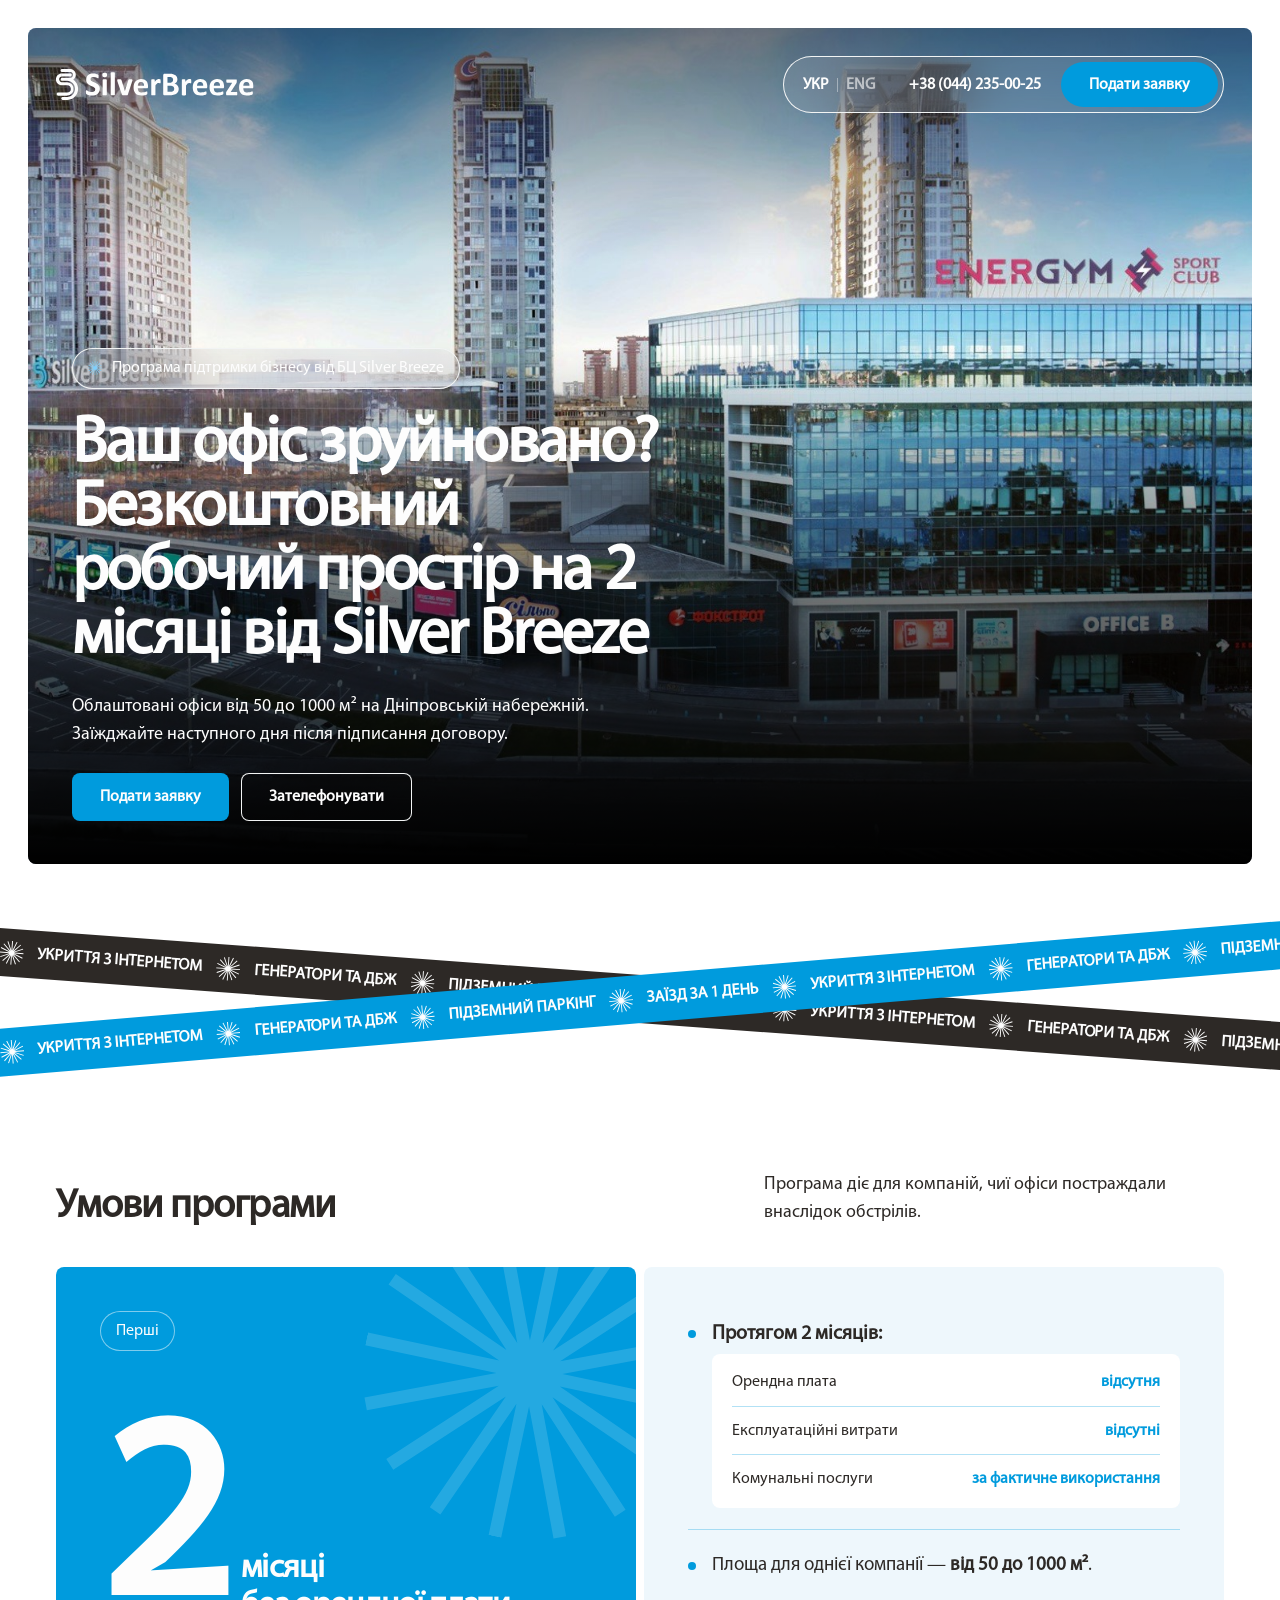
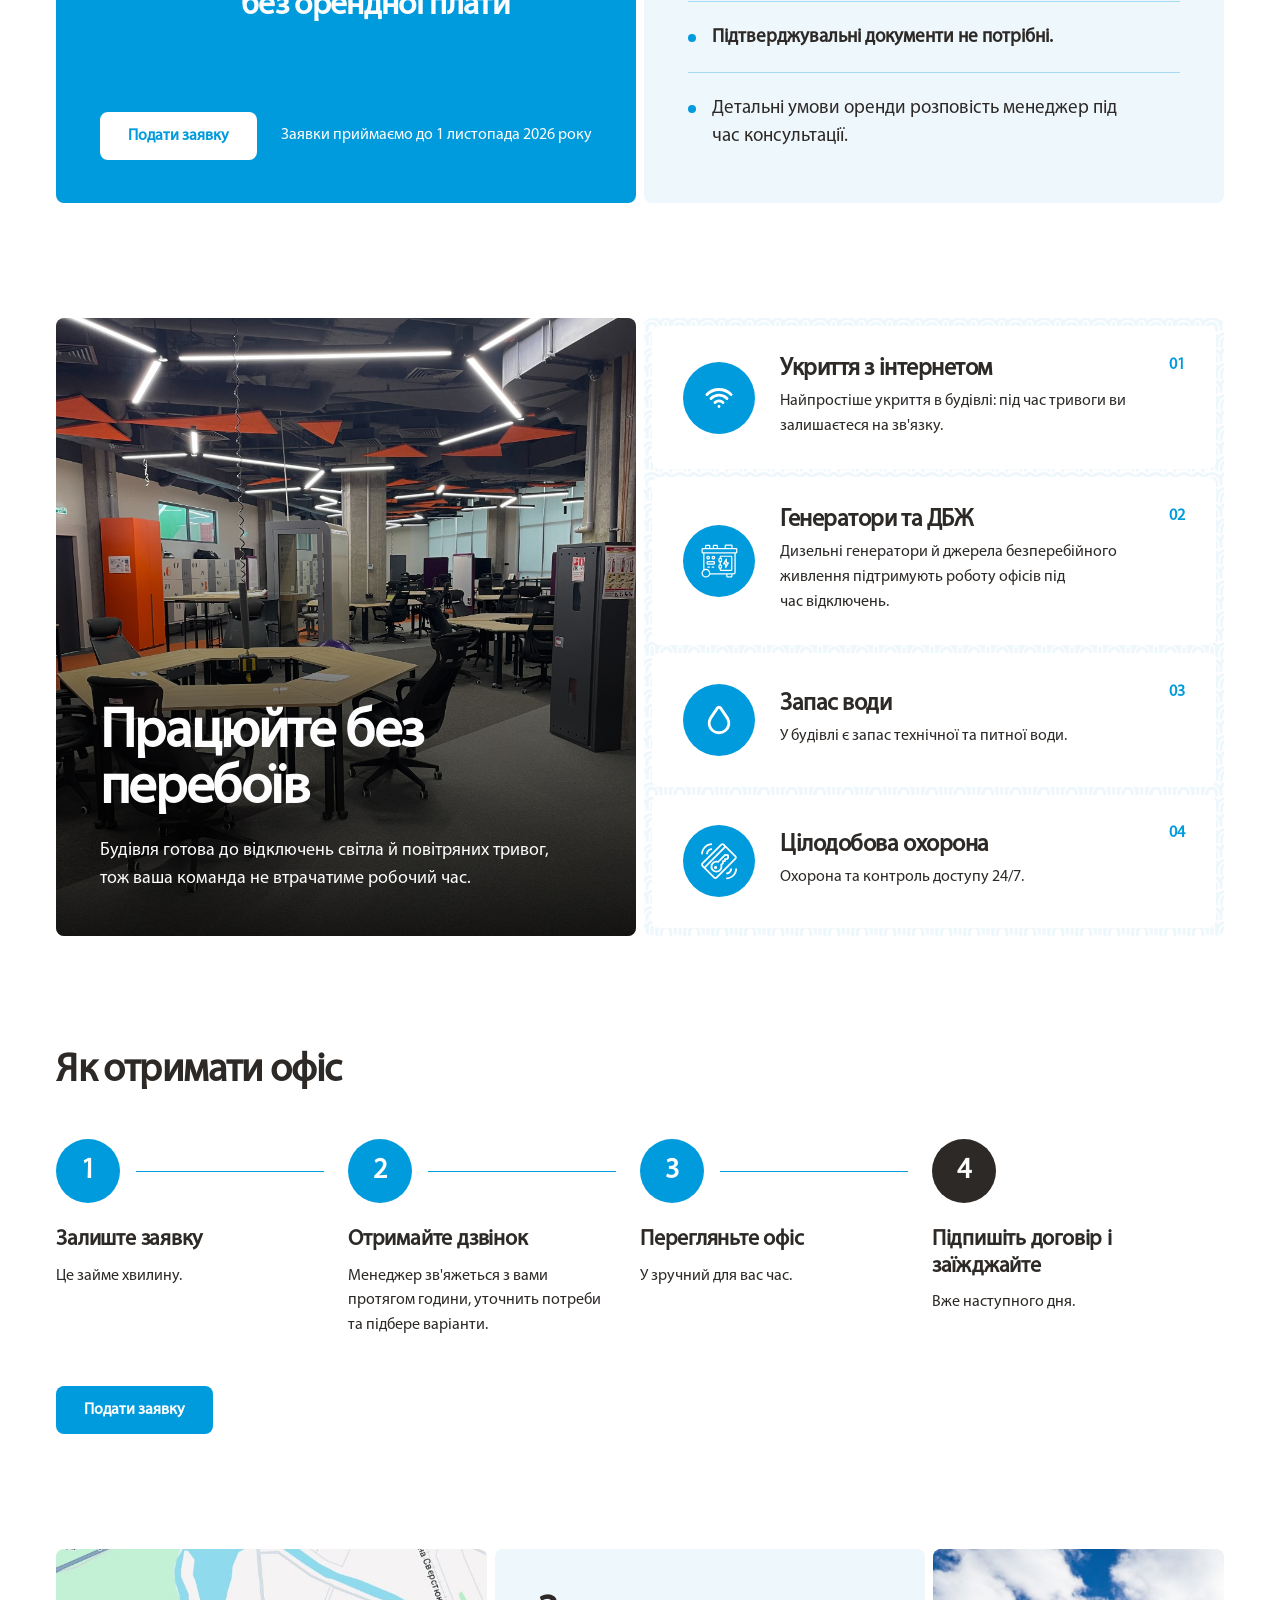
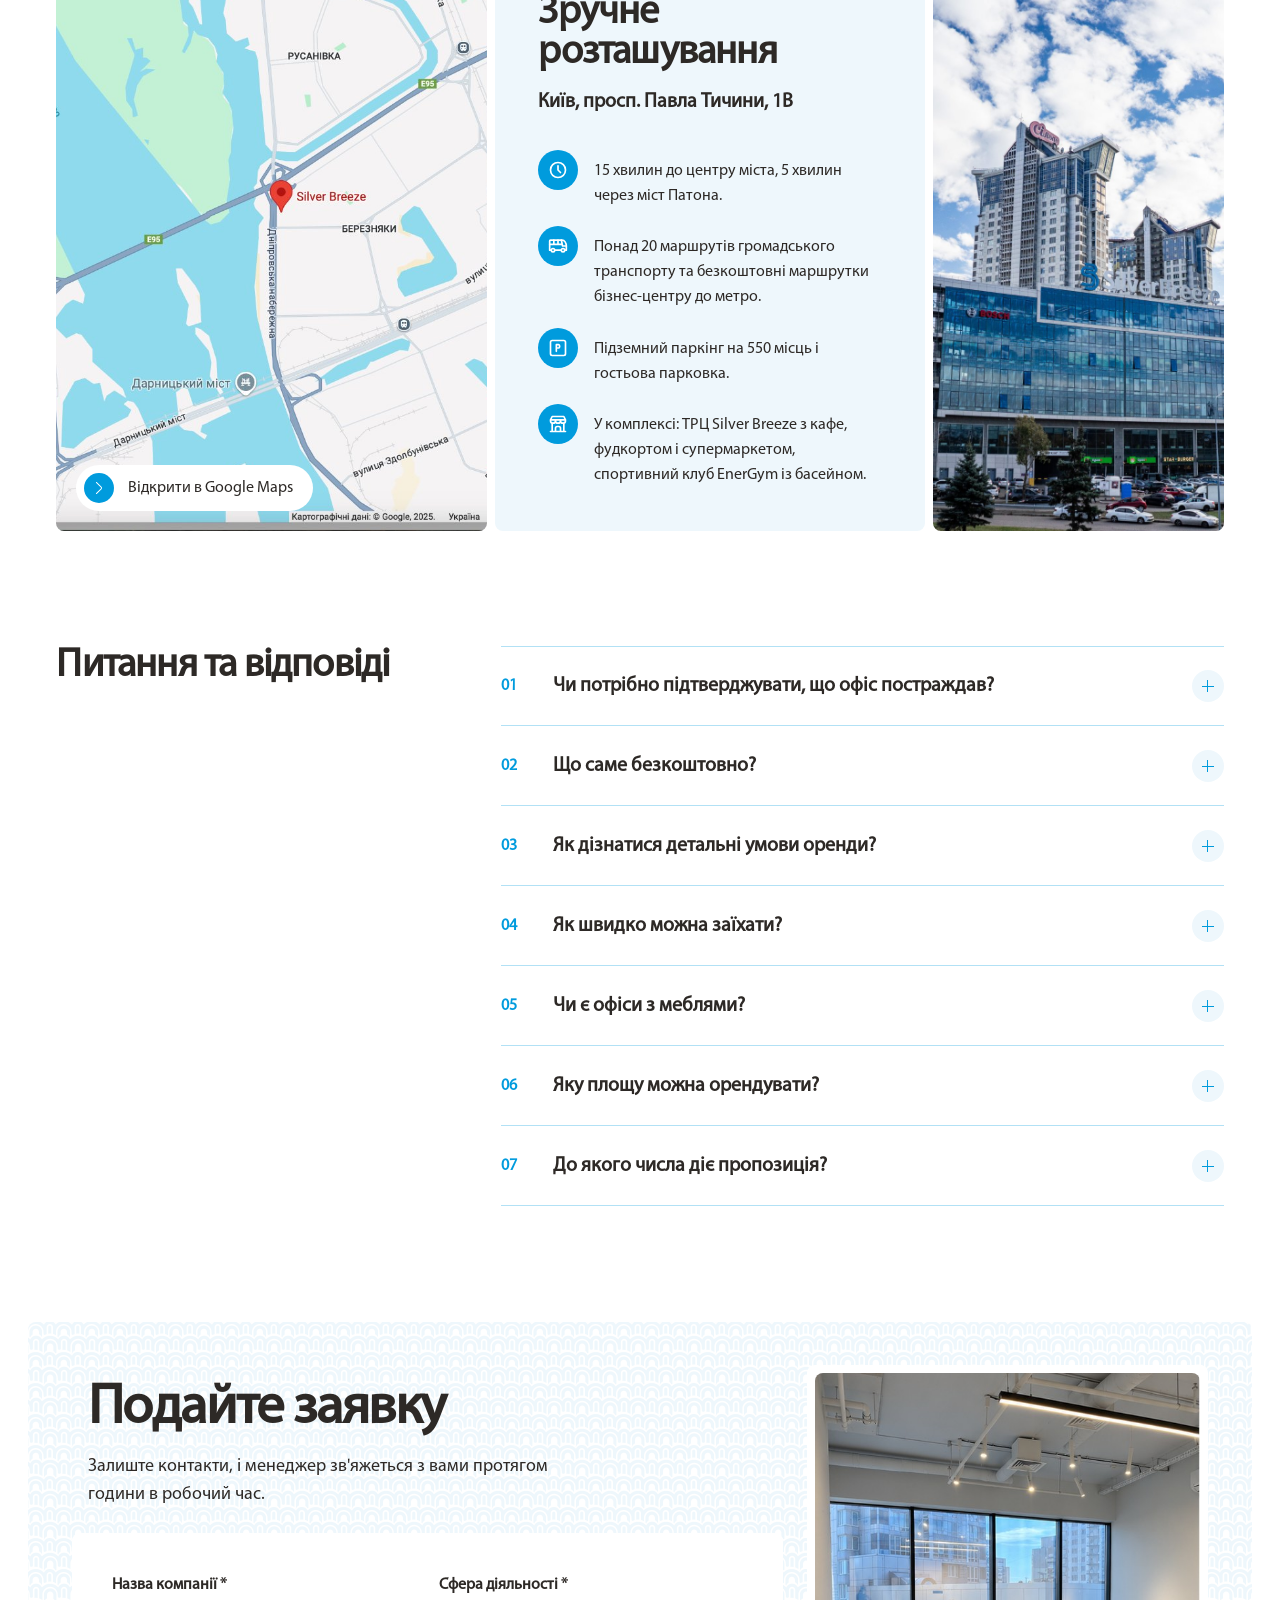
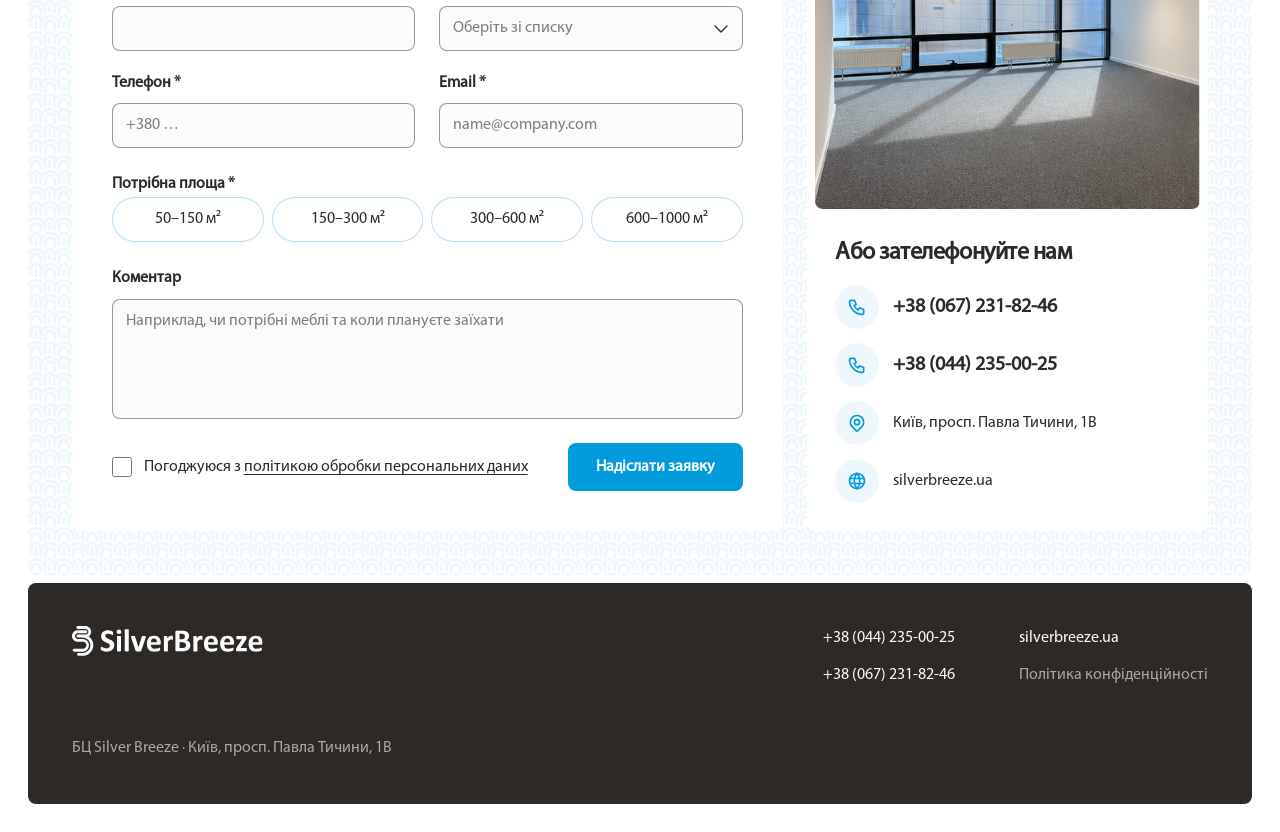
==== index.html @ bb021441 "first commit" ====
<!doctype html>
<html lang="uk">
  <head>
    <meta charset="utf-8" />
    <meta name="viewport" content="width=device-width, initial-scale=1" />
    <title>Silver Breeze — оренда офісів</title>
    <meta name="description" content="Оренда офісів у Silver Breeze, Київ." />
    <link rel="canonical" href="https://SITE_URL/" />
    <link rel="alternate" hreflang="uk" href="https://SITE_URL/" />
    <link rel="alternate" hreflang="en" href="https://SITE_URL/en/" />
    <link rel="alternate" hreflang="x-default" href="https://SITE_URL/" />
    <link rel="icon" href="favicon.ico" sizes="32x32" />
    <link rel="icon" href="assets/favicon/icon.svg" type="image/svg+xml" />
    <link rel="apple-touch-icon" href="assets/favicon/apple-touch-icon.png" />

    <link rel="stylesheet" href="styles/tokens/fonts.css" />
    <link rel="stylesheet" href="styles/tokens/colors.css" />
    <link rel="stylesheet" href="styles/tokens/typography.css" />
    <link rel="stylesheet" href="styles/tokens/spacing.css" />
    <link rel="stylesheet" href="styles/tokens/brand-assets.css" />
    <link rel="stylesheet" href="styles/base.css" />
    <link rel="stylesheet" href="styles/layout.css" />
    <link rel="stylesheet" href="styles/ticker.css" />
    <link rel="stylesheet" href="styles/conditions.css" />
    <link rel="stylesheet" href="styles/uptime.css" />
    <link rel="stylesheet" href="styles/steps.css" />
    <link rel="stylesheet" href="styles/location.css" />
    <link rel="stylesheet" href="styles/faq.css">
    <link rel="stylesheet" href="styles/form.css">
    <link rel="stylesheet" href="styles/footer.css">
    <link rel="stylesheet" href="styles/animations.css" />
  </head>
  <body>
    <div class="page">
      <!-- 01–02 Header + hero -->
      <section class="hero" id="top">
        <header class="hero__header">
          <span
            class="sb-logo sb-logo--white"
            role="img"
            aria-label="SilverBreeze"
          ></span>
          <div class="nav-bar">
            <nav class="lang" aria-label="Мова">
              <a href="./" hreflang="uk" aria-current="true">Укр</a>
              <span class="lang__sep" aria-hidden="true"></span>
              <a href="en/" hreflang="en">Eng</a>
            </nav>
            <a class="nav-bar__phone" href="tel:+380442350025"
              >+38 (044) 235-00-25</a
            >
            <a class="btn nav-bar__cta" href="#apply">Подати заявку</a>
          </div>
        </header>
        <div class="hero__body" data-reveal>
          <span class="chip"
            ><span class="chip__icon" aria-hidden="true"></span>Програма
            підтримки бізнесу від БЦ Silver Breeze</span
          >
          <h1>
            Ваш офіс зруйновано? Безкоштовний робочий простір на 2 місяці від
            Silver Breeze
          </h1>
          <p class="hero__lead">
            Облаштовані офіси від 50 до 1000 м² на Дніпровській набережній.
            Заїжджайте наступного дня після підписання договору.
          </p>
          <div class="hero__actions">
            <a class="btn" href="#apply">Подати заявку</a>
            <a class="btn btn--outline" href="tel:+380442350025"
              >Зателефонувати</a
            >
          </div>
        </div>
      </section>

      <!-- Ticker -->
      <div
        class="ticker"
        role="img"
        aria-label="Заїзд за 1 день · Укриття з інтернетом · Генератори та ДБЖ · Підземний паркінг"
      >
        <div class="ticker__band ticker__band--ink" aria-hidden="true">
          <div class="ticker__track">
            <ul class="ticker__group">
              <li>Заїзд за 1 день</li>
              <li>Укриття з інтернетом</li>
              <li>Генератори та ДБЖ</li>
              <li>Підземний паркінг</li>
            </ul>
          </div>
        </div>
        <div
          class="ticker__band ticker__band--blue ticker__band--reverse"
          aria-hidden="true"
        >
          <div class="ticker__track">
            <ul class="ticker__group">
              <li>Заїзд за 1 день</li>
              <li>Укриття з інтернетом</li>
              <li>Генератори та ДБЖ</li>
              <li>Підземний паркінг</li>
            </ul>
          </div>
        </div>
      </div>

      <!-- 03 Умови програми -->
      <section id="conditions" class="section" data-reveal>
        <div class="section__head">
          <h2 class="section__title">Умови програми</h2>
          <p class="section__lead">
            Програма діє для компаній, чиї офіси постраждали внаслідок
            обстрілів.
          </p>
        </div>
        <div class="conditions__grid">
          <div class="offer">
            <span class="offer__decor" aria-hidden="true"></span>
            <span class="tag">Перші</span>
            <div class="offer__value">
              <span class="offer__num">2</span>
              <span class="offer__unit">місяці<br />без орендної плати</span>
            </div>
            <div class="offer__cta">
              <a class="btn btn--light" href="#apply">Подати заявку</a>
              <span>Заявки приймаємо до 1 листопада 2026 року</span>
            </div>
          </div>
          <ul class="terms">
            <li>
              <div class="terms__body">
                <span class="terms__title">Протягом 2 місяців:</span>
                <dl class="terms__dl">
                  <div>
                    <dt>Орендна плата</dt>
                    <dd>відсутня</dd>
                  </div>
                  <div>
                    <dt>Експлуатаційні витрати</dt>
                    <dd>відсутні</dd>
                  </div>
                  <div>
                    <dt>Комунальні послуги</dt>
                    <dd>за фактичне використання</dd>
                  </div>
                </dl>
              </div>
            </li>
            <li>
              <span
                >Площа для однієї компанії —
                <strong>від 50 до 1000 м²</strong>.</span
              >
            </li>
            <li>
              <span
                ><strong>Підтверджувальні документи не потрібні.</strong></span
              >
            </li>
            <li>
              <span
                >Детальні умови оренди розповість менеджер під час
                консультації.</span
              >
            </li>
          </ul>
        </div>
      </section>

      <!-- 05 Робота без перебоїв -->
      <section id="uptime" class="section" data-reveal>
        <div class="uptime__photo">
          <div class="uptime__text">
            <h2>Працюйте без перебоїв</h2>
            <p>
              Будівля готова до відключень світла й повітряних тривог, тож ваша
              команда не втрачатиме робочий час.
            </p>
          </div>
        </div>
        <ol class="uptime__list sb-pattern">
          <li class="feature">
            <span class="icon-disc" aria-hidden="true"
              ><span class="icon-disc__glyph icon-disc__glyph--wifi"></span
            ></span>
            <div class="feature__body">
              <h3>Укриття з інтернетом</h3>
              <p>
                Найпростіше укриття в будівлі: під час тривоги ви залишаєтеся на
                зв'язку.
              </p>
            </div>
            <span class="feature__num">01</span>
          </li>
          <li class="feature">
            <span class="icon-disc" aria-hidden="true"
              ><span class="sb-ficon sb-ficon--generator"></span
            ></span>
            <div class="feature__body">
              <h3>Генератори та ДБЖ</h3>
              <p>
                Дизельні генератори й джерела безперебійного живлення
                підтримують роботу офісів під час відключень.
              </p>
            </div>
            <span class="feature__num">02</span>
          </li>
          <li class="feature">
            <span class="icon-disc" aria-hidden="true"
              ><span class="icon-disc__glyph icon-disc__glyph--droplet"></span
            ></span>
            <div class="feature__body">
              <h3>Запас води</h3>
              <p>У будівлі є запас технічної та питної води.</p>
            </div>
            <span class="feature__num">03</span>
          </li>
          <li class="feature">
            <span class="icon-disc" aria-hidden="true"
              ><span class="sb-ficon sb-ficon--keycard"></span
            ></span>
            <div class="feature__body">
              <h3>Цілодобова охорона</h3>
              <p>Охорона та контроль доступу 24/7.</p>
            </div>
            <span class="feature__num">04</span>
          </li>
        </ol>
      </section>

      <!-- 06 Як отримати офіс -->
      <section id="steps" class="section" data-reveal>
        <h2 class="section__title">Як отримати офіс</h2>
        <ol class="steps__list">
          <li class="step">
            <div class="step__marker" aria-hidden="true"></div>
            <div class="step__body">
              <h3>Залиште заявку</h3>
              <p>Це займе хвилину.</p>
            </div>
          </li>
          <li class="step">
            <div class="step__marker" aria-hidden="true"></div>
            <div class="step__body">
              <h3>Отримайте дзвінок</h3>
              <p>
                Менеджер зв'яжеться з вами протягом години, уточнить потреби та
                підбере варіанти.
              </p>
            </div>
          </li>
          <li class="step">
            <div class="step__marker" aria-hidden="true"></div>
            <div class="step__body">
              <h3>Перегляньте офіс</h3>
              <p>У зручний для вас час.</p>
            </div>
          </li>
          <li class="step">
            <div class="step__marker" aria-hidden="true"></div>
            <div class="step__body">
              <h3>Підпишіть договір і заїжджайте</h3>
              <p>Вже наступного дня.</p>
            </div>
          </li>
        </ol>
        <div><a class="btn" href="#apply">Подати заявку</a></div>
      </section>

      <!-- 07 Розташування -->
      <section id="location" class="section" data-reveal>
        <a
          class="location__map"
          href="https://www.google.com/maps/search/?api=1&amp;query=Silver+Breeze+%D0%9A%D0%B8%D1%97%D0%B2+%D0%BF%D1%80%D0%BE%D1%81%D0%BF.+%D0%9F%D0%B0%D0%B2%D0%BB%D0%B0+%D0%A2%D0%B8%D1%87%D0%B8%D0%BD%D0%B8+1%D0%92"
          target="_blank"
          rel="noopener"
          aria-label="Відкрити в Google Maps"
        >
          <span class="location__map-link">
            <span class="circle-arrow" aria-hidden="true"
              ><span class="sb-uicon sb-uicon--arrow"></span
            ></span>
            Відкрити в Google Maps
          </span>
        </a>
        <div class="location__info">
          <div class="location__title">
            <h2 class="section__title">Зручне розташування</h2>
            <span class="location__address">Київ, просп. Павла Тичини, 1В</span>
          </div>
          <ul class="location__list">
            <li>
              <span class="icon-disc icon-disc--sm" aria-hidden="true"
                ><span class="icon-disc__glyph icon-disc__glyph--clock"></span
              ></span>
              <span
                >15 хвилин до центру міста, 5 хвилин через міст Патона.</span
              >
            </li>
            <li>
              <span class="icon-disc icon-disc--sm" aria-hidden="true"
                ><span class="icon-disc__glyph icon-disc__glyph--bus"></span
              ></span>
              <span
                >Понад 20 маршрутів громадського транспорту та безкоштовні
                маршрутки бізнес-центру до метро.</span
              >
            </li>
            <li>
              <span class="icon-disc icon-disc--sm" aria-hidden="true"
                ><span class="icon-disc__glyph icon-disc__glyph--parking"></span
              ></span>
              <span>Підземний паркінг на 550 місць і гостьова парковка.</span>
            </li>
            <li>
              <span class="icon-disc icon-disc--sm" aria-hidden="true"
                ><span class="icon-disc__glyph icon-disc__glyph--store"></span
              ></span>
              <span
                >У комплексі: ТРЦ Silver Breeze з кафе, фудкортом і
                супермаркетом, спортивний клуб EnerGym із басейном.</span
              >
            </li>
          </ul>
        </div>
        <div class="location__photo" aria-hidden="true"></div>
      </section>

      <!-- 08 FAQ -->
      <section id="faq" class="section" data-reveal>
      <h2 class="section__title">Питання та відповіді</h2>
      <div class="faq__list">
        <details class="faq__item">
          <summary><span class="faq__q">Чи потрібно підтверджувати, що офіс постраждав?</span><span class="faq__toggle" aria-hidden="true"></span></summary>
          <p class="faq__answer">Ні, документи не потрібні.</p>
        </details>
        <details class="faq__item">
          <summary><span class="faq__q">Що саме безкоштовно?</span><span class="faq__toggle" aria-hidden="true"></span></summary>
          <p class="faq__answer">Перші два місяці орендна плата та експлуатаційні витрати відсутні. Комунальні послуги — за фактичне використання.</p>
        </details>
        <details class="faq__item">
          <summary><span class="faq__q">Як дізнатися детальні умови оренди?</span><span class="faq__toggle" aria-hidden="true"></span></summary>
          <p class="faq__answer">Залиште заявку, і менеджер зателефонує вам протягом години та розповість усе про вартість і строки договору.</p>
        </details>
        <details class="faq__item">
          <summary><span class="faq__q">Як швидко можна заїхати?</span><span class="faq__toggle" aria-hidden="true"></span></summary>
          <p class="faq__answer">Наступного дня після підписання договору.</p>
        </details>
        <details class="faq__item">
          <summary><span class="faq__q">Чи є офіси з меблями?</span><span class="faq__toggle" aria-hidden="true"></span></summary>
          <p class="faq__answer">Так, меблі надамо за домовленістю.</p>
        </details>
        <details class="faq__item">
          <summary><span class="faq__q">Яку площу можна орендувати?</span><span class="faq__toggle" aria-hidden="true"></span></summary>
          <p class="faq__answer">Від 50 до 1000 м² для однієї компанії.</p>
        </details>
        <details class="faq__item">
          <summary><span class="faq__q">До якого числа діє пропозиція?</span><span class="faq__toggle" aria-hidden="true"></span></summary>
          <p class="faq__answer">Заявки приймаємо до 1 листопада 2026 року або доки не буде розподілено всі 4000 м².</p>
        </details>
      </div>
    </section>

      <!-- 09 Форма заявки -->
      <section id="apply" class="sb-pattern" data-reveal>
      <div class="apply__main">
        <div class="apply__intro">
          <h2>Подайте заявку</h2>
          <p>Залиште контакти, і менеджер зв'яжеться з вами протягом години в робочий час.</p>
        </div>
        <div class="apply__card">
          <form id="lead-form" novalidate
          data-msg-company="Вкажіть назву компанії"
          data-msg-sphere="Оберіть сферу діяльності"
          data-msg-phone="Вкажіть телефон у форматі +380XXXXXXXXX"
          data-msg-email="Перевірте адресу електронної пошти"
          data-msg-area="Оберіть потрібну площу"
          data-msg-consent="Потрібна згода на обробку персональних даних"
          data-msg-sending="Надсилаємо…"
          data-msg-error="Не вдалося надіслати. Спробуйте ще раз або зателефонуйте нам."
          data-msg-unconfigured="Форма тимчасово недоступна. Зателефонуйте нам: +38 (044) 235-00-25."
          >
            <div class="form__grid">
          <div class="field" data-field="company">
            <label class="field__label" for="f-company">Назва компанії *</label>
            <input class="input" id="f-company" name="company" type="text" autocomplete="organization" aria-describedby="e-company" />
            <span class="field__error" id="e-company"></span>
          </div>
              <div class="field" data-field="sphere">
                <label class="field__label" for="f-sphere">Сфера діяльності *</label>
                <span class="select">
                  <select class="input" id="f-sphere" name="sphere" required aria-describedby="e-sphere">
                    <option value="" disabled selected>Оберіть зі списку</option>
                <option value="IT і технології">IT і технології</option>
                <option value="Професійні послуги">Професійні послуги</option>
                <option value="Торгівля">Торгівля</option>
                <option value="Виробництво">Виробництво</option>
                <option value="Громадська чи міжнародна організація">Громадська чи міжнародна організація</option>
                <option value="Інше">Інше</option>
                  </select>
                </span>
                <span class="field__error" id="e-sphere"></span>
              </div>
          <div class="field" data-field="phone">
            <label class="field__label" for="f-phone">Телефон *</label>
            <input class="input" id="f-phone" name="phone" type="tel" placeholder="+380 …" autocomplete="tel" aria-describedby="e-phone" />
            <span class="field__error" id="e-phone"></span>
          </div>
          <div class="field" data-field="email">
            <label class="field__label" for="f-email">Email *</label>
            <input class="input" id="f-email" name="email" type="email" placeholder="name@company.com" autocomplete="email" aria-describedby="e-email" />
            <span class="field__error" id="e-email"></span>
          </div>
            </div>
            <fieldset class="field" data-field="area" aria-describedby="e-area">
              <legend class="field__label">Потрібна площа *</legend>
              <div class="pills">
              <label class="pill"><input type="radio" name="area" value="50–150 м²" /><span>50–150 м²</span></label>
              <label class="pill"><input type="radio" name="area" value="150–300 м²" /><span>150–300 м²</span></label>
              <label class="pill"><input type="radio" name="area" value="300–600 м²" /><span>300–600 м²</span></label>
              <label class="pill"><input type="radio" name="area" value="600–1000 м²" /><span>600–1000 м²</span></label>
              </div>
              <span class="field__error" id="e-area"></span>
            </fieldset>
            <div class="field">
              <label class="field__label" for="f-comment">Коментар</label>
              <textarea class="input" id="f-comment" name="comment" placeholder="Наприклад, чи потрібні меблі та коли плануєте заїхати"></textarea>
            </div>
            <!-- honeypot: hidden from humans, bots fill it -->
            <input class="hp" name="website" type="text" tabindex="-1" autocomplete="off" aria-hidden="true" />
            <div class="form__footer">
              <div class="consent" data-field="consent">
                <label><input type="checkbox" name="consent" value="yes" aria-describedby="e-consent" /><span>Погоджуюся з <a href="https://silverbreeze.ua/polityka-konfidenczijnosti/" target="_blank" rel="noopener">політикою обробки персональних даних</a></span></label>
                <span class="field__error" id="e-consent"></span>
              </div>
              <button class="btn" type="submit">Надіслати заявку</button>
            </div>
            <p class="form__status" role="alert"></p>
          </form>
          <div class="form__done" id="lead-done" tabindex="-1" role="status" hidden>
            <span class="circle-arrow" aria-hidden="true"><span class="sb-uicon sb-uicon--arrow"></span></span>
            <strong>Дякуємо! Заявку отримано.</strong>
            <span>Менеджер зателефонує вам протягом години.</span>
          </div>
        </div>
      </div>
      <aside class="apply__side">
        <div class="apply__photo" aria-hidden="true"></div>
        <div class="apply__contacts">
          <h3>Або зателефонуйте нам</h3>
          <ul class="contact-list">
            <li><span class="icon-disc icon-disc--md icon-disc--soft" aria-hidden="true"><span class="icon-disc__glyph icon-disc__glyph--phone"></span></span><a class="contact-list__phone" href="tel:+380672318246">+38 (067) 231-82-46</a></li>
            <li><span class="icon-disc icon-disc--md icon-disc--soft" aria-hidden="true"><span class="icon-disc__glyph icon-disc__glyph--phone"></span></span><a class="contact-list__phone" href="tel:+380442350025">+38 (044) 235-00-25</a></li>
            <li><span class="icon-disc icon-disc--md icon-disc--soft" aria-hidden="true"><span class="icon-disc__glyph icon-disc__glyph--pin"></span></span><span>Київ, просп. Павла Тичини, 1В</span></li>
            <li><span class="icon-disc icon-disc--md icon-disc--soft" aria-hidden="true"><span class="icon-disc__glyph icon-disc__glyph--world"></span></span><a href="https://silverbreeze.ua" target="_blank" rel="noopener">silverbreeze.ua</a></li>
          </ul>
        </div>
      </aside>
    </section>

      <!-- 10 Footer -->
      <footer class="footer">
        <div class="footer__top">
          <span class="sb-logo sb-logo--white" role="img" aria-label="SilverBreeze"></span>
          <div class="footer__cols">
            <div class="footer__col">
              <a href="tel:+380442350025">+38 (044) 235-00-25</a>
              <a href="tel:+380672318246">+38 (067) 231-82-46</a>
            </div>
            <div class="footer__col">
              <a href="https://silverbreeze.ua" target="_blank" rel="noopener">silverbreeze.ua</a>
              <a class="footer__muted" href="https://silverbreeze.ua/polityka-konfidenczijnosti/" target="_blank" rel="noopener">Політика конфіденційності</a>
            </div>
          </div>
        </div>
        <span class="footer__address">БЦ Silver Breeze · Київ, просп. Павла Тичини, 1В</span>
      </footer>
    </div>

    <div class="sticky-bar">
      <a class="btn" href="#apply">Подати заявку</a>
      <a class="sticky-bar__call" href="tel:+380442350025">Зателефонувати</a>
    </div>

    <script src="js/config.js"></script>
    <script src="js/animations.js" defer></script>
    <script src="js/form.js" defer></script>
  </body>
</html>
---- styles/tokens/fonts.css ----
/* Myriad Pro — self-hosted Regular (fonts/). Only the 400 face is declared, so 600/700 requests
   match it and the browser synthesizes bold from real Myriad glyphs. Add Semibold/Bold faces when files arrive. */
@font-face {
  font-family: "Myriad Pro";
  src:
    url("../../assets/fonts/MyriadProRegular.woff") format("woff"),
    url("../../assets/fonts/MyriadProRegular.otf") format("opentype"),
    url("../../assets/fonts/MyriadProRegular.ttf") format("truetype");
  font-weight: 400;
  font-style: normal;
  font-display: swap;
}
---- styles/tokens/colors.css ----
:root{
/* Brand — Pantone 2925 C + Pantone Black C (chips present in the Figma file) */
--sb-blue:#009BDD;
--sb-blue-logo:#4FA3DA;
--sb-blue-metro:#40A2DA;
--sb-blue-sky:#7CD0FF;
--sb-blue-pale:#B7E5FF;
--sb-blue-mist:#EEF7FC;
--sb-ink:#2D2926;
--sb-black:#000000;
--sb-white:#FFFFFF;
--sb-paper:#FDFDFD;
/* Neutrals */
--sb-gray-25:#FBFBFB;
--sb-gray-50:#F7F7F7;
--sb-gray-100:#F2F2F2;
--sb-gray-150:#ECECEC;
--sb-gray-200:#EBEAEA;
--sb-gray-250:#E7E6E6;
--sb-gray-300:#D9D9D9;
--sb-gray-500:#A4A4A4;
--sb-gray-700:#4F4F4F;
--sb-glass-line:#F2F4F4;
/* Floor-plan / map palette */
--sb-plan-green:#B9FF8B;
--sb-plan-green-line:#C3E27C;
--sb-plan-lime:#F0FFAB;
--sb-plan-leaf:#A2D17E;
--sb-plan-yellow:#FFE88C;
--sb-plan-orange:#FF8522;
--sb-plan-amber:#DE7700;
--sb-plan-pink:#FFB7E5;
--sb-plan-cyan:#8BF5FF;
--sb-plan-rose:#E27C7C;
--sb-plan-cobalt:#3476E9;
--sb-marker-red:#E62B2D;

/* Semantic aliases */
--text-primary:var(--sb-ink);
--text-strong:var(--sb-black);
--text-muted:rgba(45,41,38,.7);
--text-placeholder:rgba(45,41,38,.6);
--text-on-brand:var(--sb-paper);
--text-on-brand-muted:rgba(253,253,253,.6);
--text-link:var(--sb-blue);
--surface-page:var(--sb-white);
--surface-card:var(--sb-gray-50);
--surface-card-brand:var(--sb-blue-pale);
--surface-input:var(--sb-gray-25);
--surface-placeholder:var(--sb-gray-300);
--surface-brand:var(--sb-blue);
--surface-dark:var(--sb-ink);
--surface-glass:rgba(253,253,253,.1);
--overlay-photo:rgba(0,0,0,.4);
--border-input:rgba(0,0,0,.4);
--border-tabs:rgba(0,155,221,.3);
--border-brand:var(--sb-blue);
--border-strong:var(--sb-black);
--border-glass:var(--sb-glass-line);
--scroll-track:var(--sb-gray-250);
--scroll-thumb:var(--sb-gray-500);
--gradient-protect:linear-gradient(180deg,rgba(0,0,0,0) 0%,#000 100%);/* @kind color */
}
---- styles/tokens/typography.css ----
:root {
  --font-sans:
    "Myriad Pro", -apple-system, BlinkMacSystemFont, "Segoe UI", Roboto,
    "Helvetica Neue", Arial, sans-serif;
  --font-ui-small: "Inter", -apple-system, sans-serif;
  --fw-regular: 400; /* @kind font */
  --fw-semibold: 600; /* @kind font */
  --fw-bold: 700; /* @kind font */

  /* Scale (px) — copied from the Figma file */
  --fs-stat: 64px;
  --fs-display: 48px;
  --fs-h2: 40px;
  --fs-h3: 24px;
  --fs-lead: 20px;
  --fs-load: 18px;
  --fs-body: 16px;
  --fs-badge: 14.205px;
  --fs-map: 12px;
  --fs-marker: 9.993px;
  --lh-tight: 1; /* @kind font */
  --lh-stat: 1.2; /* @kind font */
  --lh-legend: 1.35; /* @kind font */
  --lh-body: 1.55; /* @kind font */

  --ls-tight: -0.02em; /* @kind font */
  --ls-chip: 0.04em; /* @kind font */

  /* Composite roles */
  --type-display: 600 48px/1 var(--font-sans);
  --type-h2: 600 40px/1 var(--font-sans);
  --type-h3: 600 24px/1 var(--font-sans);
  --type-lead: 600 20px/1.55 var(--font-sans);
  --type-feature: 600 20px/1 var(--font-sans);
  --type-body: 400 16px/1.55 var(--font-sans);
  --type-body-strong: 600 16px/1.55 var(--font-sans);
  --type-nav: 600 16px/1 var(--font-sans);
  --type-phone: 700 16px/1 var(--font-sans);
  --type-caption: 400 16px/1 var(--font-sans);
}
---- styles/tokens/spacing.css ----
:root {
  /* Spacing — values used in the file's auto-layouts */
  --sp-4: 4px;
  --sp-6: 6px;
  --sp-8: 8px;
  --sp-10: 10px;
  --sp-12: 12px;
  --sp-13: 13px;
  --sp-14: 14px;
  --sp-16: 16px;
  --sp-18: 18px;
  --sp-20: 20px;
  --sp-24: 24px;
  --sp-30: 30px;
  --sp-32: 32px;
  --sp-34: 34px;
  --sp-64: 64px;
  --sp-120: 120px;
  /* Layout */
  --page-width: 1440px;
  --content-width: 1312px;
  --page-gutter: 64px;
  --page-gutter-tablet: 32px;
  --page-gutter-mobile: 16px;
  --col-4: 310px;
  --col-3: 421px;
  --col-2: 644px;
  --col-news: 533px;
  --header-height: 32px;
  --hero-height: 500px;
  /* Radii */
  --radius-sm: 8px;
  --radius-md: 16px;
  --radius-pill: 40px;
  --radius-chip: 80px;
  --radius-round: 100px;
  /* Borders (Figma strokes are inside → inset shadows) */
  --ring-input: inset 0 0 0 1px var(--border-input);
  --ring-tabs: inset 0 0 0 1px var(--border-tabs);
  --ring-brand: inset 0 0 0 1px var(--border-brand);
  --ring-strong: inset 0 0 0 1px var(--border-strong);
  --ring-glass: inset 0 0 0 1px var(--border-glass);
  /* Effects */
  --blur-glass: blur(30px); /* @kind other */
  --shadow-none: none; /* @kind shadow */
  --ease-standard: cubic-bezier(0.2, 0, 0, 1); /* @kind other */
  --dur-fast: 150ms; /* @kind other */
  --dur-base: 250ms; /* @kind other */
}
---- styles/tokens/brand-assets.css ----
/* Brand asset utility classes — url()s resolve relative to this file. */
.sb-logo {
  display: block;
  background-position: left center;
  background-size: contain;
  background-repeat: no-repeat;
}
.sb-logo--white {
  background-image: url(../../assets/logo/logo-white.svg);
}
.sb-pattern {
  background: url(../../assets/images/pattern-arches.png) top left/28px 31px
    repeat;
}
.sb-ficon {
  display: block;
  background-size: contain;
  background-repeat: no-repeat;
  background-position: center;
}
.sb-ficon--generator {
  background-image: url(../../assets/icons/generator.svg);
}
.sb-ficon--keycard {
  background-image: url(../../assets/icons/keycard.svg);
}
.sb-uicon {
  display: inline-block;
  flex-shrink: 0;
  background-size: contain;
  background-repeat: no-repeat;
  background-position: center;
}
.sb-uicon--arrow {
  background-image: url(../../assets/icons/arrow-right-small.svg);
}
---- styles/base.css ----
/* Landing-specific tokens. The design-system tokens in tokens/ are left untouched;
   anything the landing needs on top of them lives here. */
:root {
  /* colours on dark / brand-blue backgrounds */
  --surface-glass-light: rgba(253, 253, 253, 0.85);
  --divider-on-brand: rgba(253, 253, 253, 0.4);
  --border-on-brand: rgba(253, 253, 253, 0.5);
  /* 1px inset outlines and rules (same idea as --ring-* in spacing.css) */
  --ring-on-brand: inset 0 0 0 1px var(--border-on-brand);
  --ring-error: inset 0 0 0 1px var(--sb-marker-red);
  --rule-top: inset 0 1px 0 var(--border-tabs);
  --rule-bottom: inset 0 -1px 0 var(--border-tabs);
  /* photo overlays that keep text readable */
  --scrim-hero: linear-gradient(180deg, rgba(0, 0, 0, 0.45) 0%, rgba(0, 0, 0, 0) 28%, rgba(0, 0, 0, 0) 38%, rgba(0, 0, 0, 0.55) 68%, #000 100%);
  --scrim-card: linear-gradient(180deg, rgba(0, 0, 0, 0) 30%, rgba(0, 0, 0, 0.55) 62%, rgba(0, 0, 0, 0.88) 100%);
  /* type and sizing */
  --ls-display: -0.025em; /* large headlines; --ls-tight (-0.02em) is for smaller ones */
  --control-h: 45px; /* inputs, pills and the compact buttons */
}

html,
body {
  margin: 0;
  background: var(--sb-white);
  color: var(--text-primary);
  font-family: var(--font-sans);
  -webkit-font-smoothing: antialiased;
  overflow-x: clip;
}
*,
*::before,
*::after {
  box-sizing: border-box;
}
html {
  scroll-behavior: smooth;
}
a {
  color: var(--sb-blue);
  text-decoration: none;
}
a:hover {
  color: var(--sb-ink);
}
img {
  max-width: 100%;
  display: block;
}

.btn {
  display: inline-flex;
  align-items: center;
  justify-content: center;
  height: 48px;
  padding: 0 28px;
  border: 0;
  border-radius: var(--radius-sm);
  cursor: pointer;
  background: var(--sb-blue);
  color: var(--text-on-brand);
  font: var(--type-nav, 600 16px/1 var(--font-sans));
}
.btn:hover {
  background: var(--sb-ink);
  color: var(--text-on-brand);
}

/* White button for use on brand-blue backgrounds */
.btn--light {
  background: var(--sb-white);
  color: var(--sb-blue);
  transition: background var(--dur-fast);
}
.btn--light:hover {
  background: var(--sb-blue-mist);
  color: var(--sb-blue);
}

/* Secondary: transparent with a glass ring, for use on dark/photo backgrounds */
.btn--outline {
  background: transparent;
  box-shadow: var(--ring-glass);
  color: var(--text-on-brand);
}
.btn--outline:hover {
  background: var(--surface-glass);
  color: var(--text-on-brand);
}

.hp {
  position: absolute;
  left: -9999px;
  width: 1px;
  height: 1px;
  opacity: 0;
}

/* Blue disc with a white pictogram. Default 72px; --md 44px, --sm 40px.
   --soft is a pale disc with a blue pictogram (uses the --glyph-blue variant of the icon).
   .sb-ficon (feature pictograms) have built-in padding, so they are sized larger than UI glyphs. */
.icon-disc {
  width: 72px;
  height: 72px;
  flex-shrink: 0;
  display: flex;
  align-items: center;
  justify-content: center;
  border-radius: var(--radius-round);
  background: var(--sb-blue);
}
.icon-disc .sb-ficon {
  width: 58px;
  height: 58px;
}
.icon-disc__glyph {
  width: 34px;
  height: 34px;
  background: center / contain no-repeat;
  background-image: var(--glyph);
}
.icon-disc--md {
  width: 44px;
  height: 44px;
}
.icon-disc--sm {
  width: 40px;
  height: 40px;
}
.icon-disc--md .icon-disc__glyph,
.icon-disc--sm .icon-disc__glyph {
  width: 20px;
  height: 20px;
}
.icon-disc--soft {
  background: var(--sb-blue-mist);
}
.icon-disc--soft .icon-disc__glyph {
  background-image: var(--glyph-blue);
}
.icon-disc__glyph--wifi { --glyph: url(../assets/icons/wifi.svg); }
.icon-disc__glyph--droplet { --glyph: url(../assets/icons/droplet.svg); }
.icon-disc__glyph--clock { --glyph: url(../assets/icons/clock.svg); }
.icon-disc__glyph--bus { --glyph: url(../assets/icons/bus.svg); }
.icon-disc__glyph--parking { --glyph: url(../assets/icons/parking.svg); }
.icon-disc__glyph--store { --glyph: url(../assets/icons/building-store.svg); }
.icon-disc__glyph--phone { --glyph: url(../assets/icons/phone.svg); --glyph-blue: url(../assets/icons/phone-blue.svg); }
.icon-disc__glyph--pin { --glyph: url(../assets/icons/map-pin.svg); --glyph-blue: url(../assets/icons/map-pin-blue.svg); }
.icon-disc__glyph--world { --glyph: url(../assets/icons/world.svg); --glyph-blue: url(../assets/icons/world-blue.svg); }
---- styles/layout.css ----
.page {
  max-width: var(--page-width);
  margin: 0 auto;
  padding: 0 clamp(12px, 2.2vw, 32px);
}

.hero {
  position: relative;
  margin-top: clamp(12px, 2.2vw, 32px);
  border-radius: var(--radius-sm);
  overflow: hidden;
  min-height: max(620px, calc(100vh - 64px));
  display: flex;
  flex-direction: column;
  justify-content: space-between;
  gap: 48px;
  background: var(--sb-ink) url(../assets/images/building-exterior.jpg) center
    55% / cover no-repeat;
  color: var(--sb-paper);
}
.hero::before {
  content: "";
  position: absolute;
  inset: 0;
  background: var(--scrim-hero);
}
.hero > * {
  position: relative;
}
.hero__header {
  display: flex;
  align-items: center;
  justify-content: space-between;
  gap: 16px;
  padding: clamp(16px, 2.2vw, 32px);
}
.hero__header .sb-logo {
  width: 199px;
  height: 31px;
}
.hero__body {
  padding: 0 clamp(16px, 3.4vw, 48px) clamp(24px, 3.4vw, 48px);
  max-width: 880px;
  display: flex;
  flex-direction: column;
  gap: 24px;
  align-items: flex-start;
}
.hero h1 {
  margin: 0;
  font: 600 clamp(34px, 5vw, 68px) / 1 var(--font-sans);
  letter-spacing: var(--ls-display);
  text-wrap: balance;
}
.hero__lead {
  margin: 0;
  max-width: 600px;
  font: 400 var(--fs-load) / var(--lh-body) var(--font-sans);
  text-wrap: pretty;
}

.chip {
  display: inline-flex;
  align-items: center;
  gap: 10px;
  padding: 8px 16px;
  border-radius: var(--radius-pill);
  background: var(--surface-glass);
  backdrop-filter: var(--blur-glass);
  -webkit-backdrop-filter: var(--blur-glass);
  box-shadow: var(--ring-glass);
  font: var(--type-body);
}
.chip__icon {
  width: 14px;
  height: 14px;
  flex-shrink: 0;
  background: url(../assets/icons/sparkle-sky.svg) center / contain no-repeat;
}

.hero__actions {
  display: flex;
  flex-wrap: wrap;
  gap: 12px;
}

/* Tablets and phones (below lg, 1024px): the hero is tall and narrow, so the wide photo is scaled to its
   height and only a thin slice shows, mostly sky and tower tops. Zoom in a little and anchor to the
   bottom so the glass building is what you see. */
@media (max-width: 1023px) {
  .hero {
    background-size: auto 125%;
    background-position: 60% 100%;
  }
}

/* Wide screens: the hero photo bleeds to the viewport edges; its content keeps the
   same position it has inside the 1440px card (1440 - 2 * 32px page padding = 1376). */
@media (min-width: 1600px) {
  .hero {
    --bleed: calc((100vw - 1376px) / 2);
    width: 100vw;
    margin-left: calc(50% - 50vw);
    margin-top: 0;
    border-radius: 0;
    min-height: max(620px, 100vh);
  }
  .hero__header {
    padding-inline: calc(var(--bleed) + 32px);
  }
  .hero__body {
    padding-left: calc(var(--bleed) + 48px);
    max-width: calc(880px + var(--bleed)); /* keeps the text column at its usual width */
  }
}

.nav-bar {
  display: flex;
  align-items: center;
  gap: 8px;
  padding: 6px;
  border-radius: var(--radius-pill);
  background: var(--surface-glass);
  backdrop-filter: var(--blur-glass);
  -webkit-backdrop-filter: var(--blur-glass);
  box-shadow: var(--ring-glass);
}
.lang {
  display: flex;
  align-items: center;
  height: 36px;
  padding: 0 6px;
}
.lang a {
  display: flex;
  align-items: center;
  height: 36px;
  padding: 0 8px;
  color: var(--text-on-brand-muted);
  font: var(--type-nav);
  text-transform: uppercase;
}
.lang a:hover,
.lang a[aria-current="true"] {
  color: var(--text-on-brand);
}
.lang__sep {
  width: 1px;
  height: 14px;
  background: var(--divider-on-brand);
}
.nav-bar__phone {
  padding: 0 12px;
  color: var(--text-on-brand);
  font: var(--type-phone);
  white-space: nowrap;
}
.nav-bar__phone:hover {
  color: var(--sb-blue-pale);
}
.nav-bar__cta {
  height: var(--control-h);
  border-radius: var(--radius-pill);
}
@media (max-width: 720px) {
  .nav-bar__phone,
  .nav-bar__cta {
    display: none;
  }
}

.section {
  padding-top: clamp(72px, 9vw, 120px);
}
/* content sections sit slightly inset from the hero card, as in v6 */
.section:not(.apply) {
  padding-inline: clamp(4px, 2.2vw, 32px);
}
.section__head {
  display: flex;
  flex-wrap: wrap;
  justify-content: space-between;
  align-items: flex-end;
  gap: 24px;
}
.section__title {
  margin: 0;
  font: 600 clamp(32px, 3.4vw, var(--fs-h2)) / 1 var(--font-sans);
  letter-spacing: var(--ls-tight);
}
.section__lead {
  margin: 0;
  max-width: 460px;
  font: 400 var(--fs-load) / var(--lh-body) var(--font-sans);
  text-wrap: pretty;
}
---- styles/ticker.css ----
/* Two crossing bands with endlessly scrolling text.
   js/animations.js clones .ticker__group to fill the band and sets --copies / --duration;
   without JS the bands just show one static group. */
.ticker {
  position: relative;
  height: clamp(180px, 17vw, 250px);
  width: 100vw;
  margin-left: calc(50% - 50vw);
  margin-top: clamp(16px, 2vw, 32px);
  overflow: hidden;
  pointer-events: none;
}
.ticker__band {
  position: absolute;
  left: -10%;
  width: 120%;
  top: 50%;
  height: 48px;
  margin-top: -24px;
  display: flex;
  align-items: center;
  overflow: hidden;
  color: var(--text-on-brand);
}
.ticker__band--ink {
  background: var(--sb-ink);
  transform: rotate(4.2deg);
}
.ticker__band--blue {
  background: var(--sb-blue);
  transform: rotate(-4.8deg);
}

.ticker__track {
  display: flex;
  width: max-content;
  --copies: 2;
  --duration: 30s;
  animation: ticker-scroll var(--duration) linear infinite;
}
.ticker__band--reverse .ticker__track {
  animation-direction: reverse;
}
.ticker__group {
  display: flex;
  flex-shrink: 0;
  margin: 0;
  padding: 0;
  list-style: none;
}
.ticker__group li {
  display: flex;
  align-items: center;
  gap: 14px;
  padding-right: 14px;
  white-space: nowrap;
  font: var(--type-nav);
  text-transform: uppercase;
}
.ticker__group li::after {
  content: "";
  width: 24px;
  height: 24px;
  flex-shrink: 0;
  background: url(../assets/icons/sparkle.svg) center / contain no-repeat;
}

/* The track holds N identical groups; shifting by one group width loops seamlessly. */
@keyframes ticker-scroll {
  to {
    transform: translateX(calc(-100% / var(--copies)));
  }
}

@media (prefers-reduced-motion: reduce) {
  .ticker__track {
    animation: none;
  }
}
---- styles/conditions.css ----
#conditions {
  padding-top: clamp(40px, 5vw, 72px);
  display: flex;
  flex-direction: column;
  gap: 40px;
}
.conditions__grid {
  display: grid;
  grid-template-columns: repeat(auto-fit, minmax(min(100%, 440px), 1fr));
  gap: 8px;
}

/* Left: blue offer card */
.offer {
  position: relative;
  overflow: hidden;
  display: flex;
  flex-direction: column;
  justify-content: space-between;
  gap: 40px;
  min-height: clamp(420px, 36vw, 520px);
  padding: clamp(28px, 3.4vw, 48px);
  border-radius: var(--radius-sm);
  background: var(--sb-blue);
  color: var(--text-on-brand);
}
.offer > * {
  position: relative;
}
.offer__decor {
  position: absolute;
  right: -60px;
  top: -60px;
  width: clamp(260px, 26vw, 380px);
  height: clamp(260px, 26vw, 380px);
  background: url(../assets/icons/sparkle.svg) center / contain no-repeat;
  opacity: 0.14;
  transform: rotate(12deg);
}
.tag {
  align-self: flex-start;
  padding: 8px 16px;
  border-radius: var(--radius-pill);
  box-shadow: var(--ring-on-brand);
  font: var(--type-body);
}
.offer__value {
  display: flex;
  align-items: flex-end;
  flex-wrap: wrap;
  gap: clamp(16px, 2vw, 28px);
}
.offer__num {
  font: 600 clamp(180px, 20vw, 300px) / 0.74 var(--font-sans);
  letter-spacing: -0.06em;
}
.offer__unit {
  padding-bottom: 2px;
  font: 600 clamp(26px, 2.6vw, 36px) / 1.1 var(--font-sans);
  letter-spacing: var(--ls-tight);
}
.offer__cta {
  display: flex;
  flex-wrap: wrap;
  align-items: center;
  gap: 16px 24px;
  font: var(--type-body);
}
.offer__cta .btn {
  flex-shrink: 0;
  white-space: nowrap;
}

/* Right: terms list */
.terms {
  margin: 0;
  padding: clamp(12px, 2.4vw, 32px) clamp(24px, 3.4vw, 48px);
  list-style: none;
  border-radius: var(--radius-sm);
  background: var(--sb-blue-mist);
}
.terms > li {
  display: flex;
  align-items: flex-start;
  gap: 16px;
  padding: 22px 0;
  font: 400 19px / 1.45 var(--font-sans);
  text-wrap: pretty;
}
.terms > li:not(:last-child) {
  box-shadow: var(--rule-bottom);
}
.terms > li::before {
  content: "";
  width: 8px;
  height: 8px;
  margin-top: 10px;
  flex-shrink: 0;
  border-radius: var(--radius-round);
  background: var(--sb-blue);
}
.terms__body {
  flex: 1;
  min-width: 0;
  display: flex;
  flex-direction: column;
  gap: 6px;
}
.terms__title {
  font: 600 var(--fs-lead) / 1.4 var(--font-sans);
}
.terms strong {
  font-weight: 600;
}
.terms__dl {
  margin: 0;
  padding: 4px 20px;
  border-radius: var(--radius-sm);
  background: var(--sb-white);
  font: var(--type-body);
}
.terms__dl > div {
  display: flex;
  flex-wrap: wrap;
  justify-content: space-between;
  gap: 4px 16px;
  padding: 12px 0;
}
.terms__dl > div:not(:last-child) {
  box-shadow: var(--rule-bottom);
}
.terms__dl dd {
  margin: 0;
  font: var(--type-body-strong);
  color: var(--sb-blue);
}
---- styles/uptime.css ----
#uptime {
  display: grid;
  grid-template-columns: repeat(auto-fit, minmax(min(100%, 460px), 1fr));
  gap: 8px;
}

/* Left: photo card with headline */
.uptime__photo {
  position: relative;
  overflow: hidden;
  display: flex;
  flex-direction: column;
  justify-content: flex-end;
  min-height: clamp(480px, 48vw, 720px);
  border-radius: var(--radius-sm);
  background: var(--sb-ink) url(../assets/images/office-hitech.jpg) center 40% / cover no-repeat;
  color: var(--text-on-brand);
}
.uptime__photo::before {
  content: "";
  position: absolute;
  inset: 0;
  background: var(--scrim-card);
}
.uptime__text {
  position: relative;
  display: flex;
  flex-direction: column;
  gap: 20px;
  padding: clamp(24px, 3.4vw, 48px);
}
.uptime__text h2 {
  margin: 0;
  max-width: 520px;
  font: 600 clamp(36px, 4.4vw, 56px) / 1 var(--font-sans);
  letter-spacing: var(--ls-display);
}
.uptime__text p {
  margin: 0;
  max-width: 460px;
  font: 400 var(--fs-load) / var(--lh-body) var(--font-sans);
  text-wrap: pretty;
}

/* Right: numbered feature cards on the arches pattern */
.uptime__list {
  display: flex;
  flex-direction: column;
  gap: 8px;
  margin: 0;
  padding: 8px;
  list-style: none;
  border-radius: var(--radius-sm);
}
.feature {
  flex: 1;
  display: flex;
  align-items: center;
  gap: clamp(16px, 2vw, 28px);
  padding: clamp(20px, 2.4vw, 32px);
  border-radius: var(--radius-sm);
  background: var(--sb-white);
}
.feature__body {
  flex: 1;
  min-width: 0;
  display: flex;
  flex-direction: column;
  gap: 8px;
}
.feature h3 {
  margin: 0;
  font: var(--type-h3);
  letter-spacing: var(--ls-tight);
}
.feature p {
  margin: 0;
  font: var(--type-body);
  text-wrap: pretty;
}
.feature__num {
  align-self: flex-start;
  font: var(--type-nav);
  color: var(--sb-blue);
}
---- styles/steps.css ----
#steps {
  display: flex;
  flex-direction: column;
  gap: 48px;
}
.steps__list {
  display: grid;
  grid-template-columns: repeat(auto-fit, minmax(min(100%, 240px), 1fr));
  gap: 40px 0;
  margin: 0;
  padding: 0;
  list-style: none;
  counter-reset: step;
}
.step {
  display: flex;
  flex-direction: column;
  gap: 24px;
  padding-right: 24px;
  counter-increment: step;
}
.step:last-child {
  padding-right: 0;
}
/* numbered disc followed by a connector line to the next step */
.step__marker {
  display: flex;
  align-items: center;
  gap: 16px;
}
.step__marker::before {
  content: counter(step);
  width: 64px;
  height: 64px;
  flex-shrink: 0;
  display: flex;
  align-items: center;
  justify-content: center;
  border-radius: var(--radius-round);
  background: var(--sb-blue);
  color: var(--text-on-brand);
  font: 600 28px / 1 var(--font-sans);
}
.step__marker::after {
  content: "";
  flex: 1;
  height: 1px;
  background: var(--sb-blue);
}
.step:last-child .step__marker::before {
  background: var(--sb-ink); /* final step */
}
.step:last-child .step__marker::after {
  display: none;
}
.step__body {
  display: flex;
  flex-direction: column;
  gap: 10px;
}
.step h3 {
  margin: 0;
  font: 600 22px / 1.2 var(--font-sans);
  letter-spacing: -0.01em;
}
.step p {
  margin: 0;
  font: var(--type-body);
  text-wrap: pretty;
}

/* Phones: vertical timeline — number on the left, text beside it, line running down to the next step */
@media (max-width: 720px) {
  .steps__list {
    grid-template-columns: 1fr;
    gap: 0;
  }
  .step {
    display: grid;
    grid-template-columns: 48px 1fr;
    column-gap: 16px;
    padding: 0;
  }
  .step__marker {
    flex-direction: column;
    gap: 0;
  }
  .step__marker::before {
    width: 48px;
    height: 48px;
    font-size: 22px;
  }
  .step__marker::after {
    flex: 1;
    width: 1px;
    height: auto;
    margin: 8px 0; /* small gap above and below, so the line doesn't touch the discs */
  }
  .step__body {
    padding: 11px 0 32px; /* top centres the title on the 48px disc; bottom is the gap to the next step (inside the row, so the line spans it) */
  }
  .step:last-child .step__body {
    padding-bottom: 0;
  }
}
---- styles/location.css ----
#location {
  display: flex;
  flex-wrap: wrap;
  gap: 8px;
  align-items: stretch;
}
.location__map {
  flex: 5 1 380px;
  position: relative;
  display: block;
  min-height: clamp(320px, 38vw, 560px);
  border-radius: var(--radius-sm);
  overflow: hidden;
  background: var(--surface-placeholder) url(../assets/images/map-location.jpg)
    52% center / cover no-repeat;
}
.location__map-link {
  position: absolute;
  left: 20px;
  bottom: 20px;
  display: inline-flex;
  align-items: center;
  gap: 14px;
  padding: 8px 20px 8px 8px;
  border-radius: var(--radius-pill);
  background: var(--sb-white);
  color: var(--text-primary);
  font: var(--type-body);
  transition: background var(--dur-fast);
}
.location__map:hover .location__map-link {
  background: var(--sb-blue-mist);
}
.circle-arrow {
  width: 30px;
  height: 30px;
  flex-shrink: 0;
  display: inline-flex;
  align-items: center;
  justify-content: center;
  border-radius: var(--radius-round);
  background: var(--sb-blue);
}
.circle-arrow .sb-uicon {
  width: 6px;
  height: 12px;
}

.location__info {
  flex: 5 1 380px;
  min-width: 0;
  display: flex;
  flex-direction: column;
  justify-content: center;
  gap: 32px;
  padding: clamp(24px, 3.4vw, 48px);
  border-radius: var(--radius-sm);
  background: var(--sb-blue-mist);
}
.location__title {
  display: flex;
  flex-direction: column;
  gap: 14px;
}
.location__address {
  font: var(--type-lead);
}
.location__list {
  display: flex;
  flex-direction: column;
  gap: 18px;
  margin: 0;
  padding: 0;
  list-style: none;
}
.location__list li {
  display: flex;
  align-items: flex-start;
  gap: 16px;
}
.location__list li > span:last-child {
  padding-top: 9px; /* centres the first text line on the 40px disc */
  font: var(--type-body);
  text-wrap: pretty;
}

.location__photo {
  flex: 3 1 260px;
  min-height: clamp(320px, 38vw, 560px);
  border-radius: var(--radius-sm);
  background: var(--surface-placeholder) url(../assets/images/building-sky.jpg)
    center / cover no-repeat;
}
---- styles/faq.css ----
#faq {
  display: flex;
  flex-wrap: wrap;
  gap: 32px 64px;
}
#faq .section__title {
  flex: 1 1 300px;
}
.faq__list {
  flex: 2 1 560px;
  min-width: 0;
  display: flex;
  flex-direction: column;
  box-shadow: var(--rule-top);
  counter-reset: faq;
}
.faq__item {
  counter-increment: faq;
  box-shadow: var(--rule-bottom);
}
.faq__item summary {
  display: flex;
  align-items: center;
  gap: 24px;
  padding: 24px 0;
  cursor: pointer;
  list-style: none;
}
.faq__item summary::-webkit-details-marker {
  display: none;
}
.faq__item summary:focus-visible {
  outline: 2px solid var(--sb-blue);
  outline-offset: 2px;
}
.faq__item summary::before {
  content: counter(faq, decimal-leading-zero);
  min-width: 28px;
  font: var(--type-nav);
  color: var(--sb-blue);
}
.faq__q {
  flex: 1;
  font: 600 var(--fs-lead) / 1.3 var(--font-sans);
}
.faq__answer {
  margin: 0;
  padding: 0 56px 24px 52px;
  font: var(--type-body);
  text-wrap: pretty;
}

/* plus that turns into a minus when open */
.faq__toggle {
  position: relative;
  width: 32px;
  height: 32px;
  flex-shrink: 0;
  border-radius: var(--radius-round);
  background: var(--sb-blue-mist);
  transition: background var(--dur-fast);
}
.faq__toggle::before,
.faq__toggle::after {
  content: "";
  position: absolute;
  background: var(--sb-blue);
  transition: transform var(--dur-base) var(--ease-standard), background var(--dur-fast);
}
.faq__toggle::before {
  left: 10px;
  top: 15.5px;
  width: 12px;
  height: 1px;
}
.faq__toggle::after {
  left: 15.5px;
  top: 10px;
  width: 1px;
  height: 12px;
}
.faq__item[open] .faq__toggle {
  background: var(--sb-blue);
}
.faq__item[open] .faq__toggle::before,
.faq__item[open] .faq__toggle::after {
  background: var(--sb-white);
}
.faq__item[open] .faq__toggle::after {
  transform: scaleY(0);
}

@media (max-width: 560px) {
  .faq__answer {
    padding: 0 0 24px;
  }
}

@media (prefers-reduced-motion: reduce) {
  .faq__toggle,
  .faq__toggle::before,
  .faq__toggle::after {
    transition: none;
  }
}
---- styles/form.css ----
#apply {
  margin-top: clamp(72px, 9vw, 120px);
  padding: clamp(12px, 3.4vw, 48px);
  display: flex;
  flex-wrap: wrap;
  gap: 24px;
  align-items: stretch;
  border-radius: var(--radius-sm);
}
.apply__main {
  flex: 3 1 560px;
  min-width: 0;
  display: flex;
  flex-direction: column;
  gap: 24px;
}
.apply__intro {
  display: flex;
  flex-direction: column;
  gap: 16px;
  padding: clamp(8px, 1.6vw, 16px) clamp(4px, 1.6vw, 16px) 0;
}
.apply__intro h2 {
  margin: 0;
  font: 600 clamp(36px, 4.4vw, 56px) / 1 var(--font-sans);
  letter-spacing: var(--ls-display);
}
.apply__intro p {
  margin: 0;
  max-width: 480px;
  font: 400 var(--fs-load) / var(--lh-body) var(--font-sans);
  text-wrap: pretty;
}
.apply__card {
  flex: 1;
  padding: clamp(24px, 3.4vw, 40px);
  border-radius: var(--radius-sm);
  background: var(--sb-white);
}

/* ---- form ---- */
#lead-form {
  display: flex;
  flex-direction: column;
  gap: 24px;
}
.form__grid {
  display: grid;
  grid-template-columns: repeat(auto-fit, minmax(min(100%, 240px), 1fr));
  gap: 20px 24px;
}
.field {
  display: flex;
  flex-direction: column;
  gap: 8px;
  min-width: 0;
  border: 0;
  margin: 0;
  padding: 0;
}
.field__label {
  padding: 0;
  font: var(--type-body-strong);
}
.field__error {
  font: 400 14px / 1.3 var(--font-sans);
  color: var(--sb-marker-red);
}
.field__error:empty {
  display: none;
}

.input {
  width: 100%;
  height: var(--control-h);
  padding: 10px 14px;
  border: 0;
  border-radius: var(--radius-sm);
  outline: none;
  background: var(--surface-input);
  box-shadow: var(--ring-input);
  font: var(--type-body);
  color: var(--text-primary);
}
.input::placeholder {
  color: var(--text-placeholder);
}
.input:focus-visible {
  box-shadow: var(--ring-brand);
}
textarea.input {
  height: 120px;
  resize: none;
}
.is-invalid .input {
  box-shadow: var(--ring-error);
}

.select {
  position: relative;
  display: block;
}
.select select {
  padding-right: 40px;
  appearance: none;
  -webkit-appearance: none;
  cursor: pointer;
}
.select select:invalid {
  color: var(--text-placeholder); /* placeholder option selected */
}
.select::after {
  content: "";
  position: absolute;
  right: 14px;
  top: 14px;
  width: 16px;
  height: 16px;
  background: url(../assets/icons/chevron-left.svg) center / contain no-repeat;
  transform: rotate(-90deg);
  pointer-events: none;
}

/* area choice: radio inputs styled as pills */
.pills {
  display: grid;
  grid-template-columns: repeat(auto-fit, minmax(120px, 1fr));
  gap: 8px;
}
.pill {
  position: relative;
  display: block;
}
.pill input {
  position: absolute;
  inset: 0;
  margin: 0;
  opacity: 0;
  cursor: pointer;
}
.pill span {
  display: flex;
  align-items: center;
  justify-content: center;
  height: var(--control-h);
  border-radius: var(--radius-pill);
  box-shadow: var(--ring-tabs);
  font: var(--type-body);
  white-space: nowrap;
  transition: background var(--dur-fast), color var(--dur-fast);
}
.pill input:checked + span {
  background: var(--sb-blue);
  color: var(--sb-white);
  box-shadow: var(--ring-brand);
}
.pill input:focus-visible + span {
  outline: 2px solid var(--sb-blue);
  outline-offset: 2px;
}
.is-invalid .pill span {
  box-shadow: var(--ring-error);
}

.form__footer {
  display: flex;
  flex-wrap: wrap;
  align-items: center;
  justify-content: space-between;
  gap: 20px;
}
.consent {
  flex: 1 1 280px;
  display: flex;
  flex-direction: column;
  gap: 6px;
}
.consent label {
  display: flex;
  align-items: flex-start;
  gap: 12px;
  cursor: pointer;
  font: var(--type-body);
}
.consent input {
  width: 20px;
  height: 20px;
  margin: 2px 0 0;
  flex-shrink: 0;
  accent-color: var(--sb-blue);
  cursor: pointer;
}
.consent a {
  color: inherit;
  text-decoration: underline;
  text-underline-offset: 3px;
}
.consent .field__error {
  padding-left: 32px;
}
.form__status {
  margin: 0;
  font: 400 14px / 1.3 var(--font-sans);
  color: var(--text-muted);
}
.form__status.is-error {
  color: var(--sb-marker-red);
}
.form__status:empty {
  display: none;
}
#lead-form button[disabled] {
  opacity: 0.6;
  cursor: default;
}

.form__done {
  min-height: 320px;
  display: flex;
  flex-direction: column;
  justify-content: center;
  gap: 16px;
  outline: none;
}
.form__done[hidden] {
  display: none;
}
.form__done .circle-arrow {
  width: 56px;
  height: 56px;
}
.form__done strong {
  font: 600 32px / 1.1 var(--font-sans);
  letter-spacing: var(--ls-tight);
}
.form__done span {
  font: 400 var(--fs-load) / var(--lh-body) var(--font-sans);
}

/* ---- side card ---- */
.apply__side {
  flex: 2 1 300px;
  min-width: 0;
  display: flex;
  flex-direction: column;
  gap: 8px;
  padding: 8px;
  border-radius: var(--radius-sm);
  background: var(--sb-white);
}
.apply__photo {
  flex: 1;
  min-height: 240px;
  border-radius: var(--radius-sm);
  background: var(--surface-placeholder) url(../assets/images/office-window-2.jpg) center 45% / cover no-repeat;
}
.apply__contacts {
  display: flex;
  flex-direction: column;
  gap: 20px;
  padding: 24px 20px 20px;
}
.apply__contacts h3 {
  margin: 0;
  font: var(--type-h3);
  letter-spacing: var(--ls-tight);
}
.contact-list {
  display: flex;
  flex-direction: column;
  gap: 14px;
  margin: 0;
  padding: 0;
  list-style: none;
}
.contact-list li {
  display: flex;
  align-items: center;
  gap: 14px;
  font: var(--type-body);
}
.contact-list a {
  color: var(--text-primary);
}
.contact-list a:hover {
  color: var(--sb-blue);
}
.contact-list .contact-list__phone {
  font: 600 var(--fs-lead) / 1.2 var(--font-sans);
  white-space: nowrap;
}
---- styles/footer.css ----
.footer {
  margin: 8px 0 clamp(12px, 2.2vw, 32px);
  padding: clamp(24px, 3.4vw, 48px);
  display: flex;
  flex-direction: column;
  gap: 48px;
  border-radius: var(--radius-sm);
  background: var(--sb-ink);
  color: var(--text-on-brand);
}
.footer__top {
  display: flex;
  flex-wrap: wrap;
  justify-content: space-between;
  align-items: flex-start;
  gap: 32px 48px;
}
.footer .sb-logo {
  width: 191.5px;
  height: 30px;
}
.footer__cols {
  display: flex;
  flex-wrap: wrap;
  gap: 32px 64px;
}
.footer__col {
  display: flex;
  flex-direction: column;
  gap: 12px;
  font: var(--type-body);
}
.footer a {
  color: var(--text-on-brand);
}
.footer a:hover {
  color: var(--sb-blue-sky);
}
.footer .footer__muted {
  color: var(--text-on-brand-muted);
}
.footer .footer__muted:hover {
  color: var(--text-on-brand);
}
.footer__address {
  font: var(--type-body);
  color: var(--text-on-brand-muted);
}

/* Phones only: floating call-to-action bar (the header CTA is hidden at this width) */
.sticky-bar {
  display: none;
}
@media (max-width: 720px) {
  body {
    padding-bottom: 76px; /* keeps the footer clear of the bar */
  }
  .sticky-bar {
    position: fixed;
    left: 8px;
    right: 8px;
    bottom: 8px;
    z-index: 50;
    display: flex;
    gap: 6px;
    padding: 6px;
    border-radius: var(--radius-pill);
    background: var(--surface-glass-light);
    backdrop-filter: var(--blur-glass);
    -webkit-backdrop-filter: var(--blur-glass);
    box-shadow: var(--ring-glass);
  }
  .sticky-bar > * {
    flex: 1 1 0;
    min-width: 0;
    height: var(--control-h);
    border-radius: var(--radius-pill);
  }
  .sticky-bar__call {
    display: flex;
    align-items: center;
    justify-content: center;
    box-shadow: var(--ring-brand);
    color: var(--sb-blue);
    font: var(--type-body);
    white-space: nowrap;
  }
  .sticky-bar__call:hover {
    color: var(--sb-blue);
    background: var(--sb-blue-mist);
  }
}
---- styles/animations.css ----
/* Scroll reveal: elements with [data-reveal] fade up when animations.js adds .is-visible.
   Gated on .js so content stays visible without JavaScript. */
.js [data-reveal] {
  opacity: 0;
  transform: translateY(24px);
  transition:
    opacity 0.6s ease,
    transform 0.6s ease;
}
.js [data-reveal].is-visible {
  opacity: 1;
  transform: none;
}

@media (prefers-reduced-motion: reduce) {
  html {
    scroll-behavior: auto;
  }
  .js [data-reveal] {
    opacity: 1;
    transform: none;
    transition: none;
  }
}
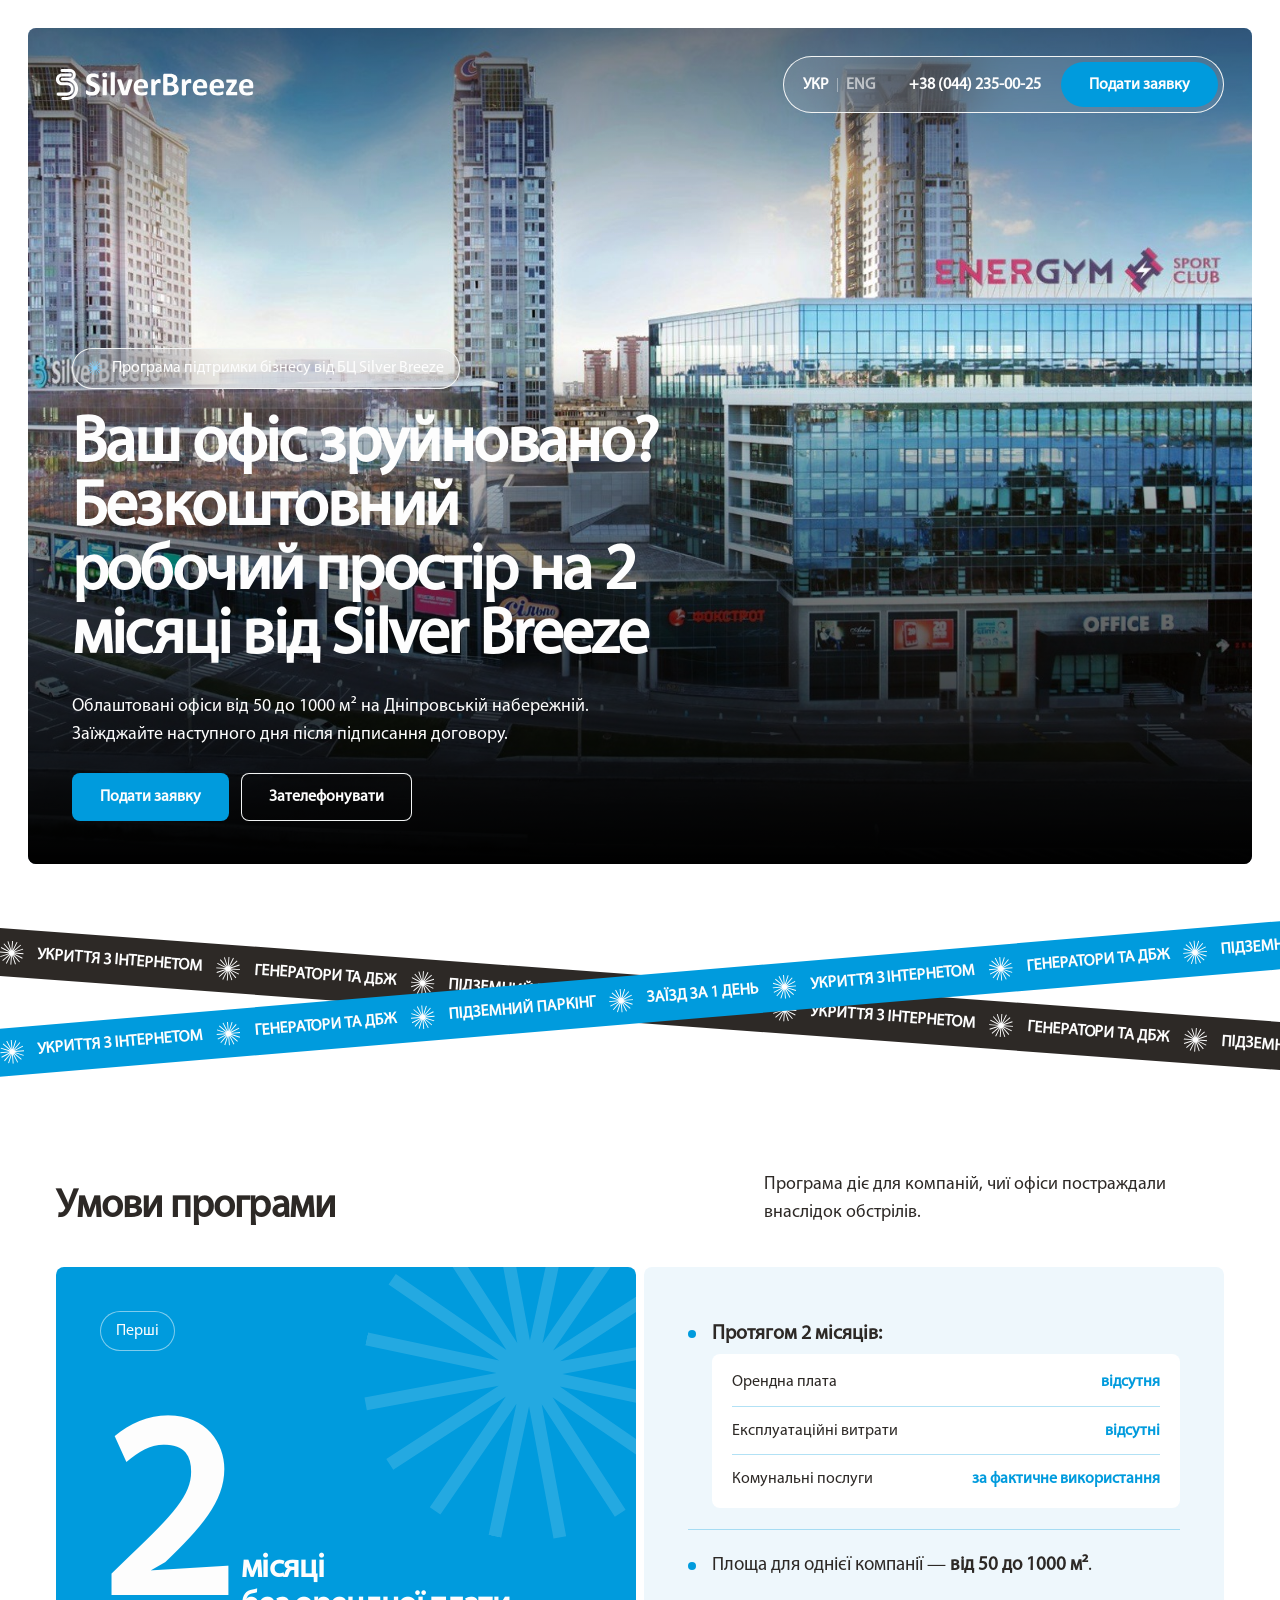
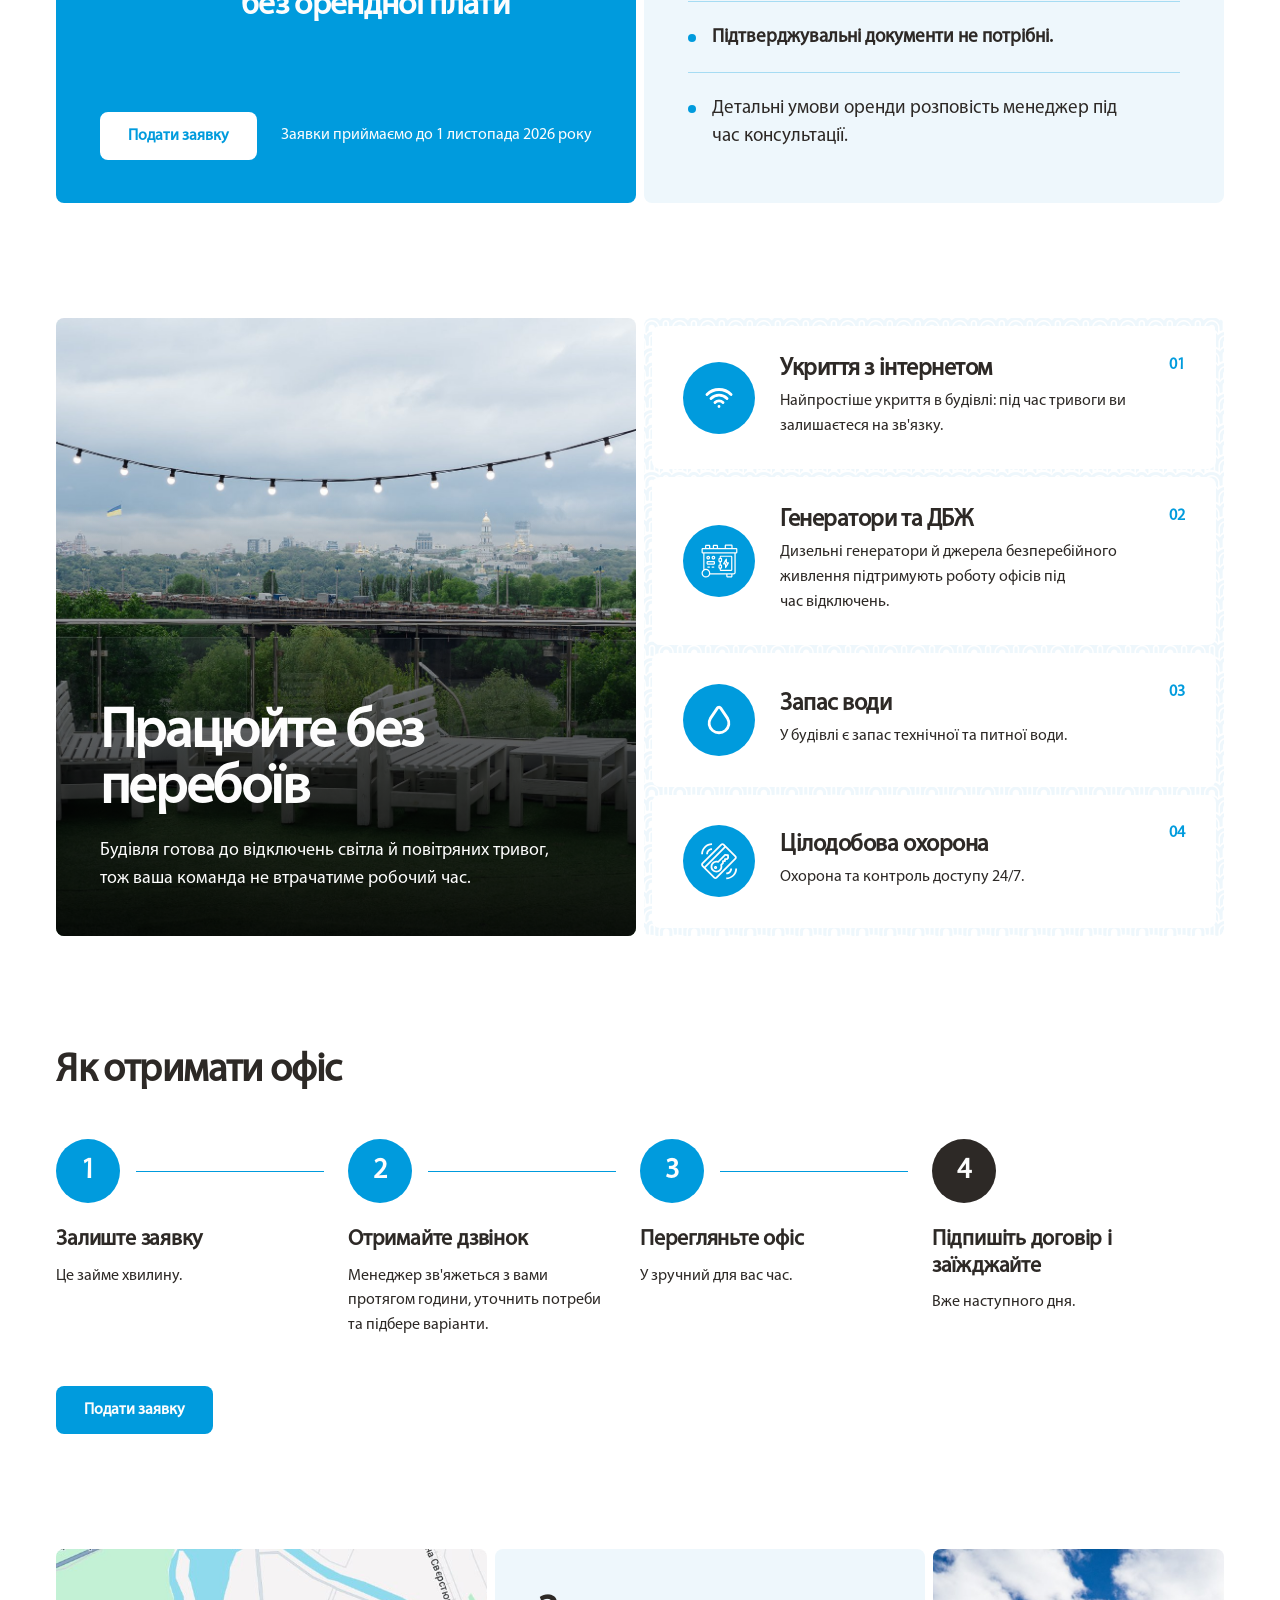
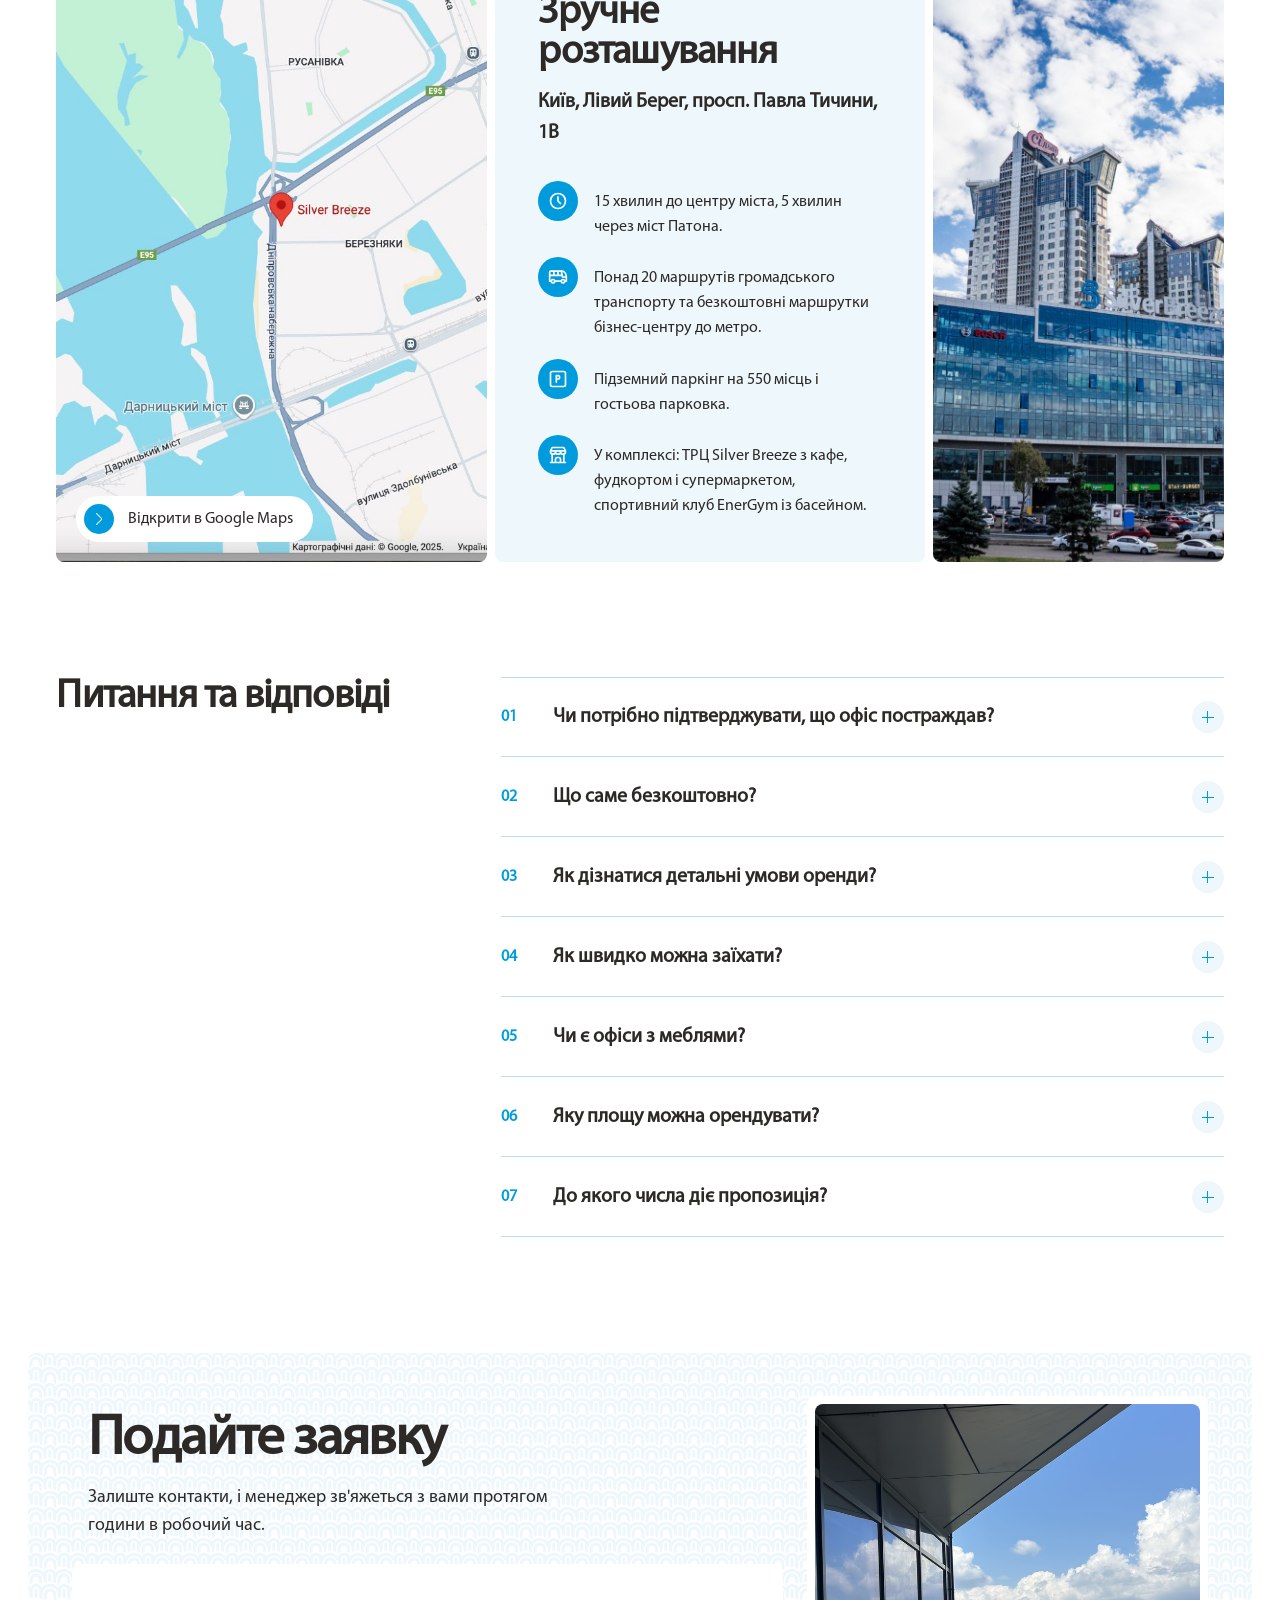
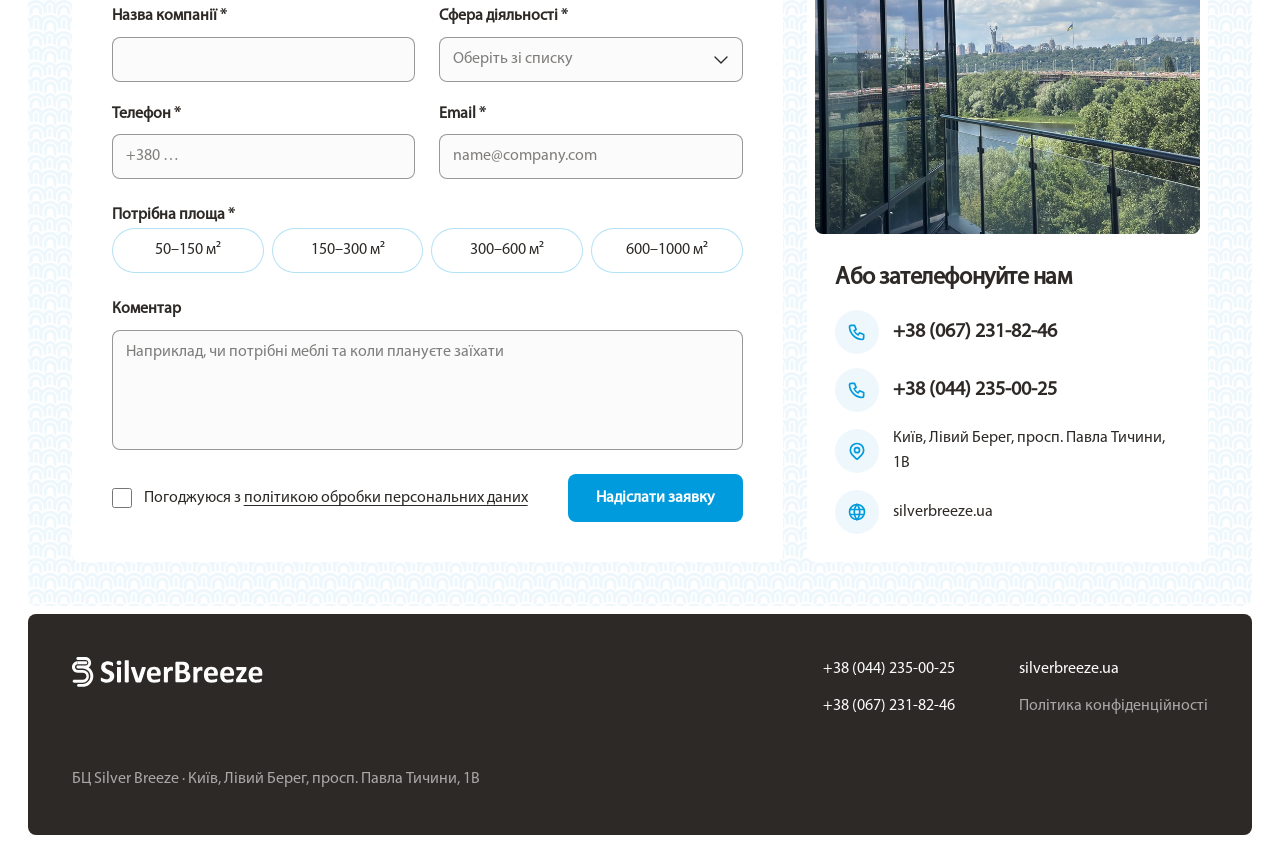
==== commit 18ab6ddd: "Refactor code structure for improved readability and maintainability" ====
--- a/index.html
+++ b/index.html
@@ -287,7 +287,7 @@
         <div class="location__info">
           <div class="location__title">
             <h2 class="section__title">Зручне розташування</h2>
-            <span class="location__address">Київ, просп. Павла Тичини, 1В</span>
+            <span class="location__address">Київ, Лівий Берег, просп. Павла Тичини, 1В</span>
           </div>
           <ul class="location__list">
             <li>
@@ -452,7 +452,7 @@
           <ul class="contact-list">
             <li><span class="icon-disc icon-disc--md icon-disc--soft" aria-hidden="true"><span class="icon-disc__glyph icon-disc__glyph--phone"></span></span><a class="contact-list__phone" href="tel:+380672318246">+38 (067) 231-82-46</a></li>
             <li><span class="icon-disc icon-disc--md icon-disc--soft" aria-hidden="true"><span class="icon-disc__glyph icon-disc__glyph--phone"></span></span><a class="contact-list__phone" href="tel:+380442350025">+38 (044) 235-00-25</a></li>
-            <li><span class="icon-disc icon-disc--md icon-disc--soft" aria-hidden="true"><span class="icon-disc__glyph icon-disc__glyph--pin"></span></span><span>Київ, просп. Павла Тичини, 1В</span></li>
+            <li><span class="icon-disc icon-disc--md icon-disc--soft" aria-hidden="true"><span class="icon-disc__glyph icon-disc__glyph--pin"></span></span><span>Київ, Лівий Берег, просп. Павла Тичини, 1В</span></li>
             <li><span class="icon-disc icon-disc--md icon-disc--soft" aria-hidden="true"><span class="icon-disc__glyph icon-disc__glyph--world"></span></span><a href="https://silverbreeze.ua" target="_blank" rel="noopener">silverbreeze.ua</a></li>
           </ul>
         </div>
@@ -474,7 +474,7 @@
             </div>
           </div>
         </div>
-        <span class="footer__address">БЦ Silver Breeze · Київ, просп. Павла Тичини, 1В</span>
+        <span class="footer__address">БЦ Silver Breeze · Київ, Лівий Берег, просп. Павла Тичини, 1В</span>
       </footer>
     </div>
 
--- a/styles/uptime.css
+++ b/styles/uptime.css
@@ -13,7 +13,7 @@
   justify-content: flex-end;
   min-height: clamp(480px, 48vw, 720px);
   border-radius: var(--radius-sm);
-  background: var(--sb-ink) url(../assets/images/office-hitech.jpg) center 40% / cover no-repeat;
+  background: var(--sb-ink) url(../assets/images/terrace-panorama.jpg) 46% center / cover no-repeat;
   color: var(--text-on-brand);
 }
 .uptime__photo::before {
--- a/styles/form.css
+++ b/styles/form.css
@@ -252,7 +252,7 @@
   flex: 1;
   min-height: 240px;
   border-radius: var(--radius-sm);
-  background: var(--surface-placeholder) url(../assets/images/office-window-2.jpg) center 45% / cover no-repeat;
+  background: var(--surface-placeholder) url(../assets/images/view-from-office.jpg) center 45% / cover no-repeat;
 }
 .apply__contacts {
   display: flex;
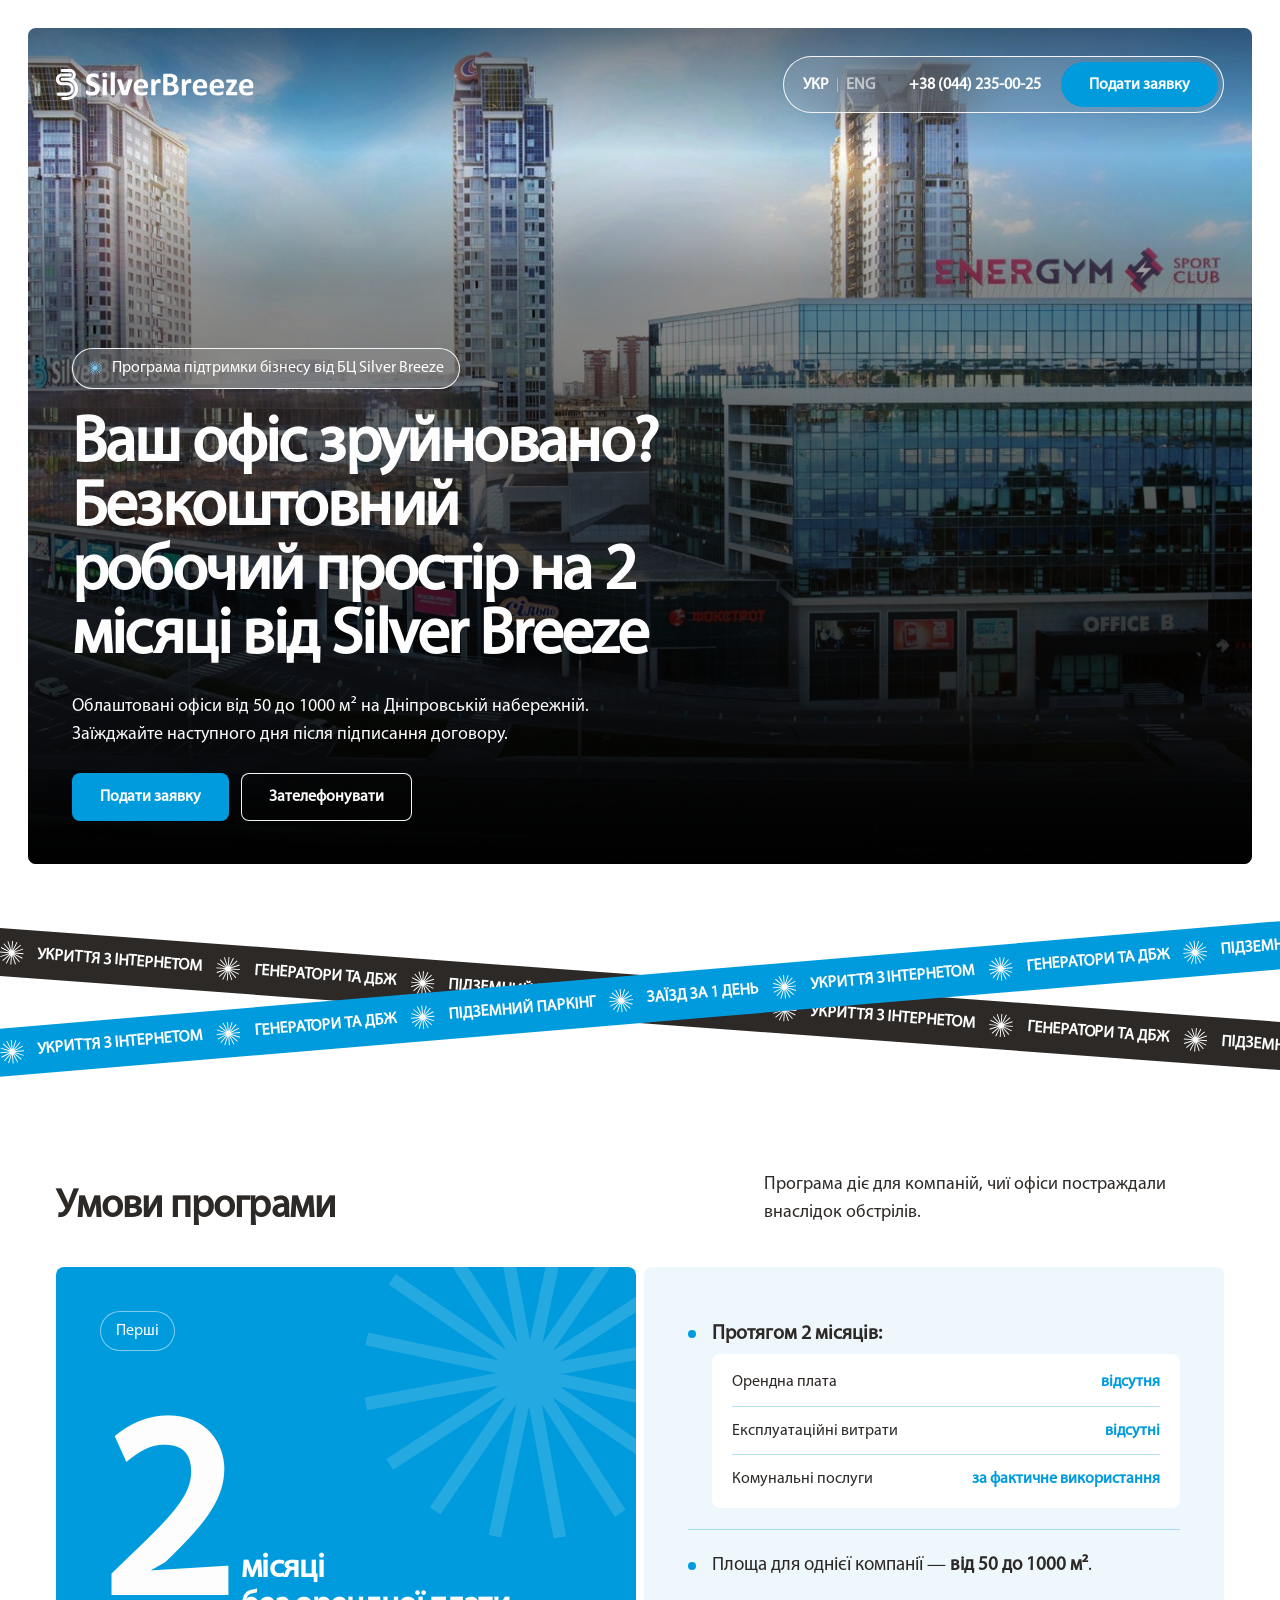
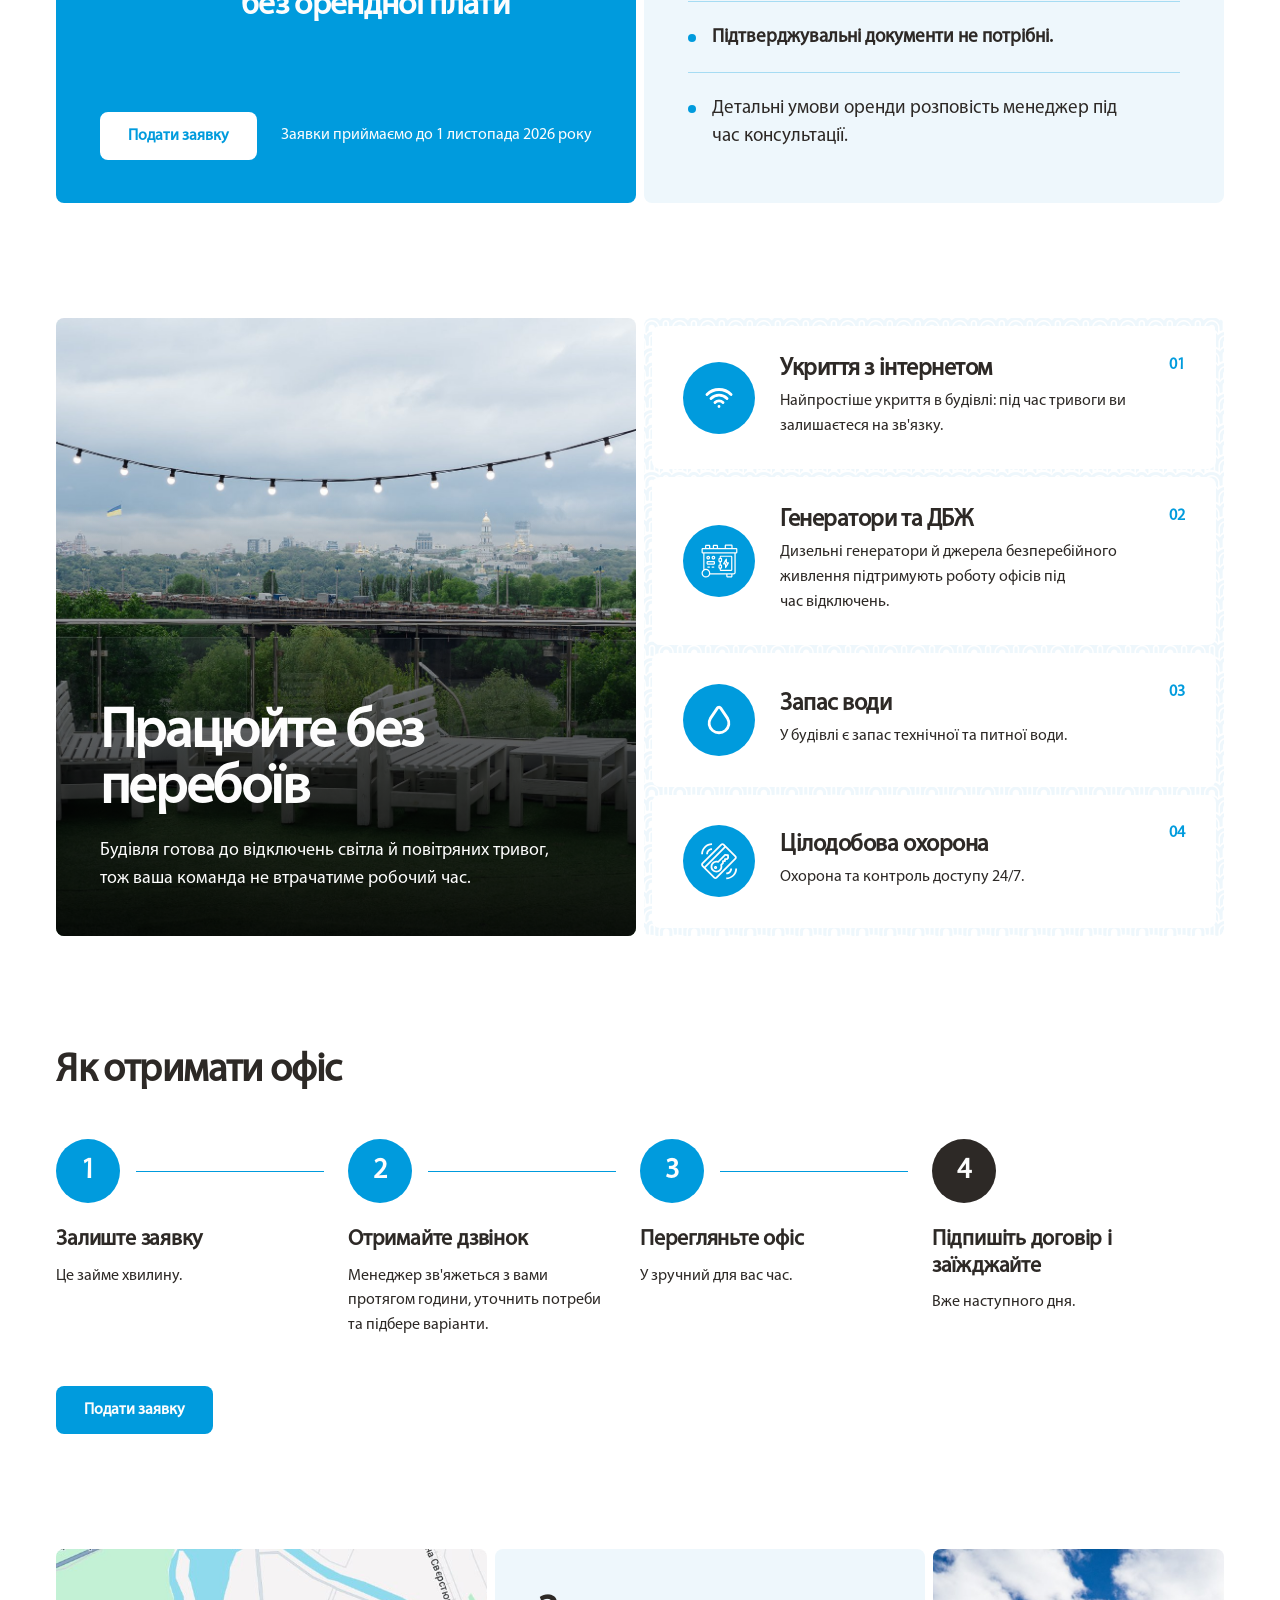
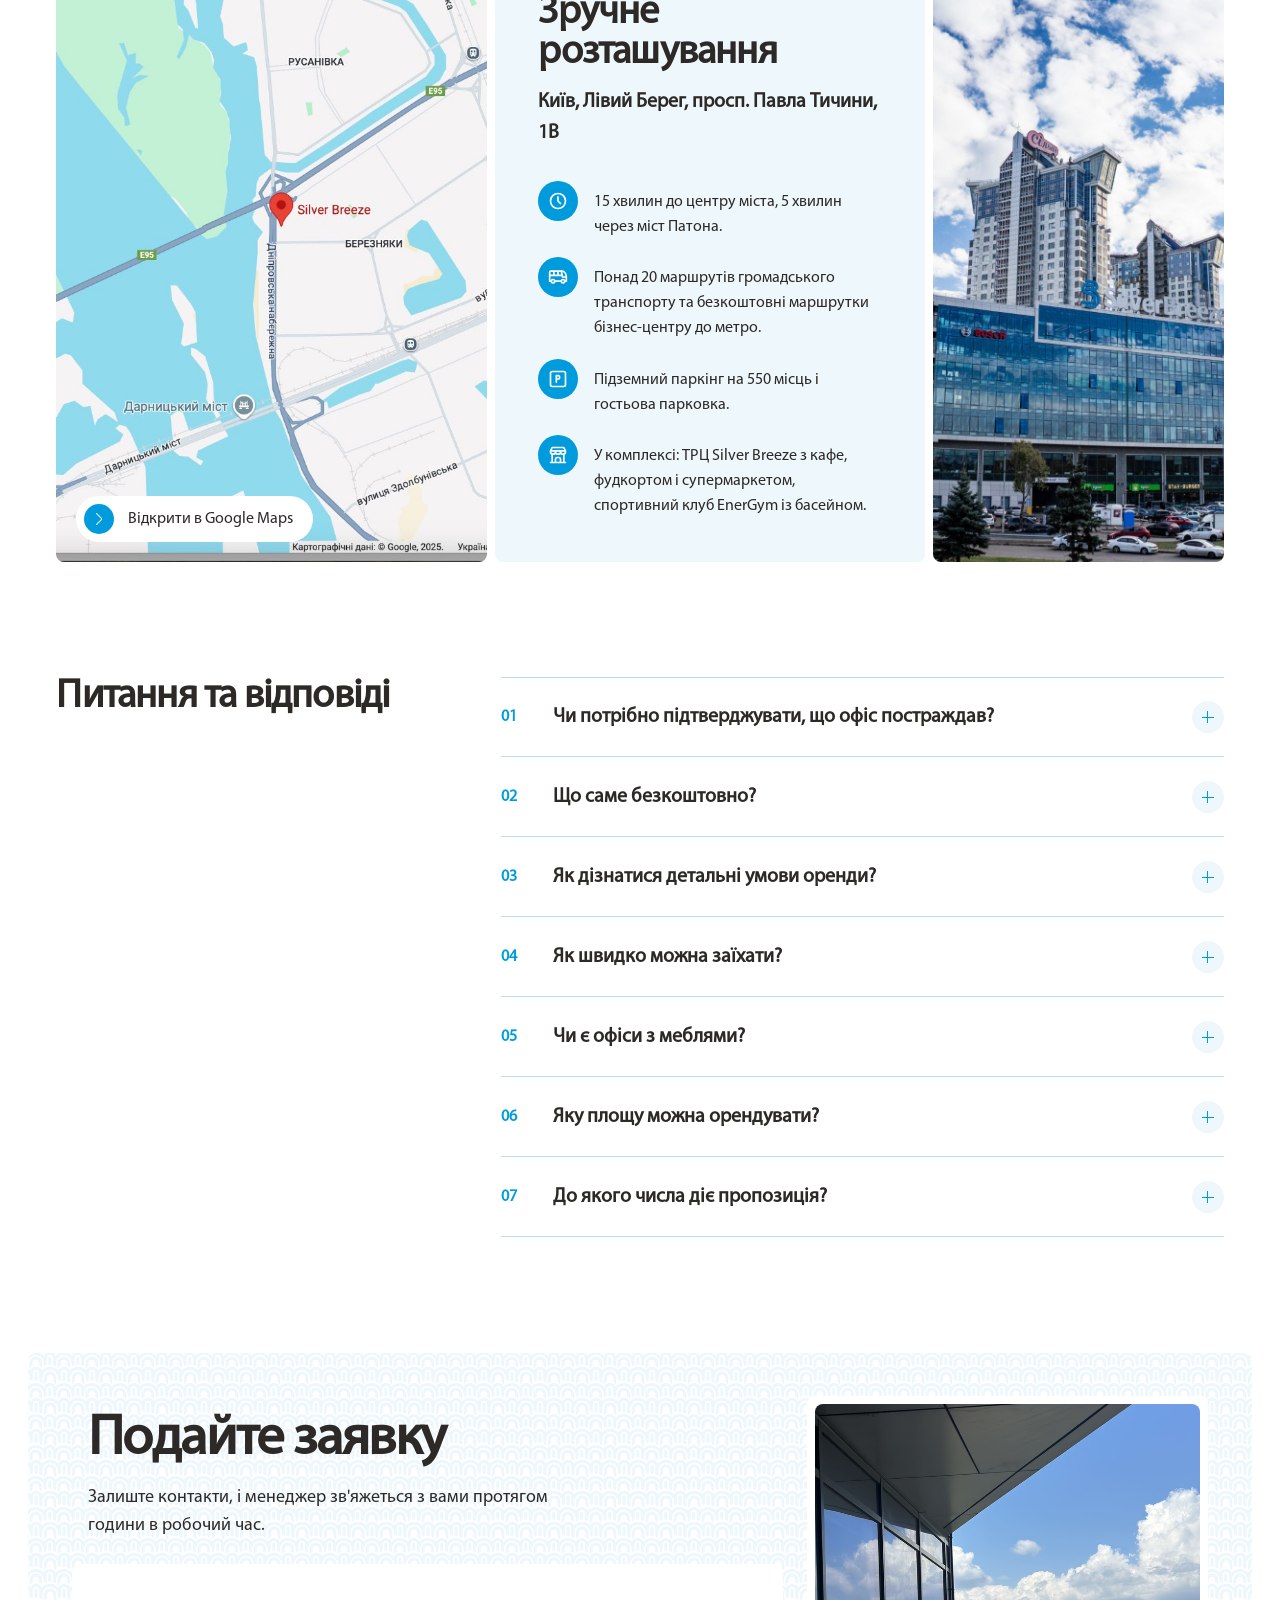
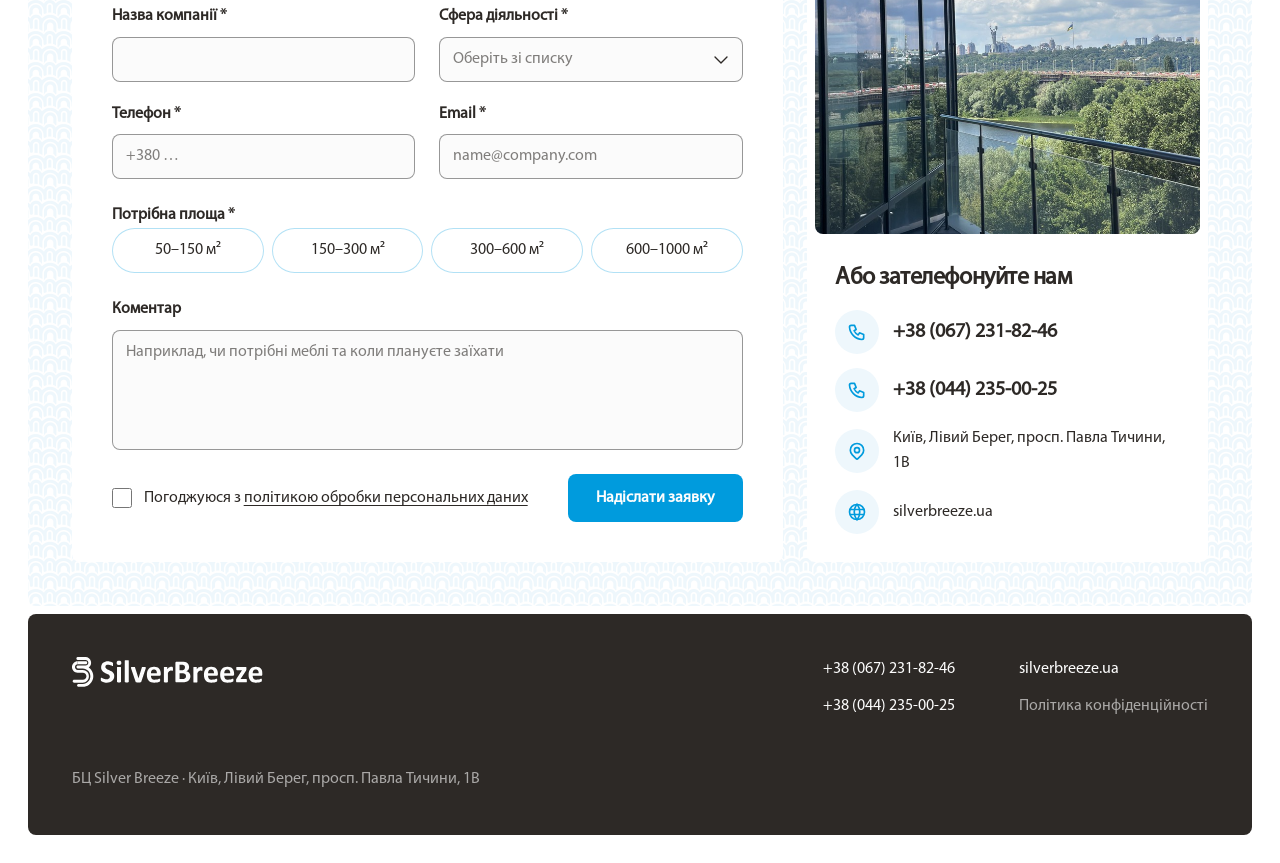
==== commit 6ba3d1d8: "Update footer contact number and enhance hero section styling for better responsiveness" ====
--- a/index.html
+++ b/index.html
@@ -465,8 +465,8 @@
           <span class="sb-logo sb-logo--white" role="img" aria-label="SilverBreeze"></span>
           <div class="footer__cols">
             <div class="footer__col">
+              <a href="tel:+380672318246">+38 (067) 231-82-46</a>
               <a href="tel:+380442350025">+38 (044) 235-00-25</a>
-              <a href="tel:+380672318246">+38 (067) 231-82-46</a>
             </div>
             <div class="footer__col">
               <a href="https://silverbreeze.ua" target="_blank" rel="noopener">silverbreeze.ua</a>
--- a/styles/layout.css
+++ b/styles/layout.css
@@ -87,6 +87,22 @@
 /* Tablets and phones (below lg, 1024px): the hero is tall and narrow, so the wide photo is scaled to its
    height and only a thin slice shows, mostly sky and tower tops. Zoom in a little and anchor to the
    bottom so the glass building is what you see. */
+@media (max-width: 1599px) {
+  /* the text block takes a larger share of the hero here, so the dark fade starts higher and
+     reaches solid black only at the bottom, keeping the chip and headline on dark */
+  .hero::before {
+    background: linear-gradient(
+      180deg,
+      rgba(0, 0, 0, 0.45) 0%,
+      rgba(0, 0, 0, 0) 15%,
+      rgba(0, 0, 0, 0.4) 30%,
+      rgba(0, 0, 0, 0.6) 50%,
+      rgba(0, 0, 0, 0.8) 75%,
+      #000 100%
+    );
+  }
+}
+
 @media (max-width: 1023px) {
   .hero {
     background-size: auto 125%;
@@ -110,7 +126,9 @@
   }
   .hero__body {
     padding-left: calc(var(--bleed) + 48px);
-    max-width: calc(880px + var(--bleed)); /* keeps the text column at its usual width */
+    max-width: calc(
+      880px + var(--bleed)
+    ); /* keeps the text column at its usual width */
   }
 }
 
@@ -194,4 +212,3 @@
   font: 400 var(--fs-load) / var(--lh-body) var(--font-sans);
   text-wrap: pretty;
 }
-
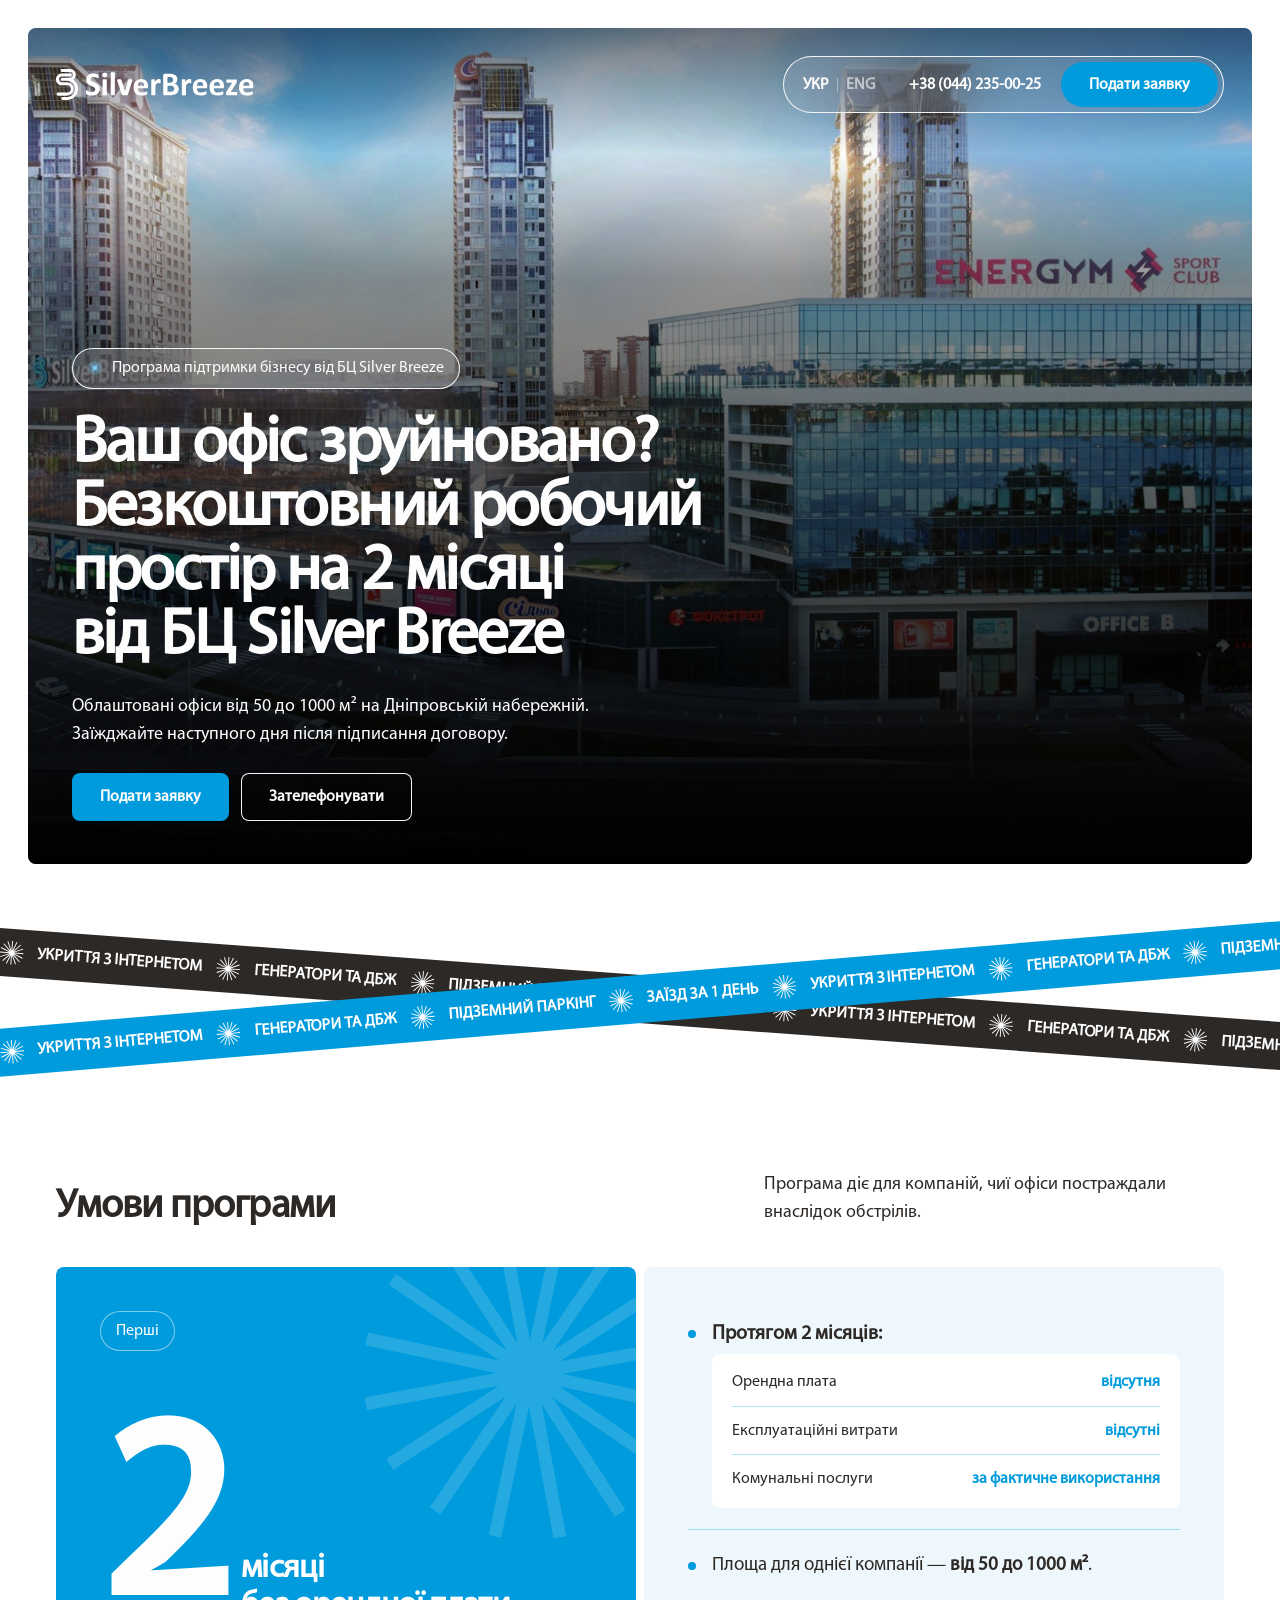
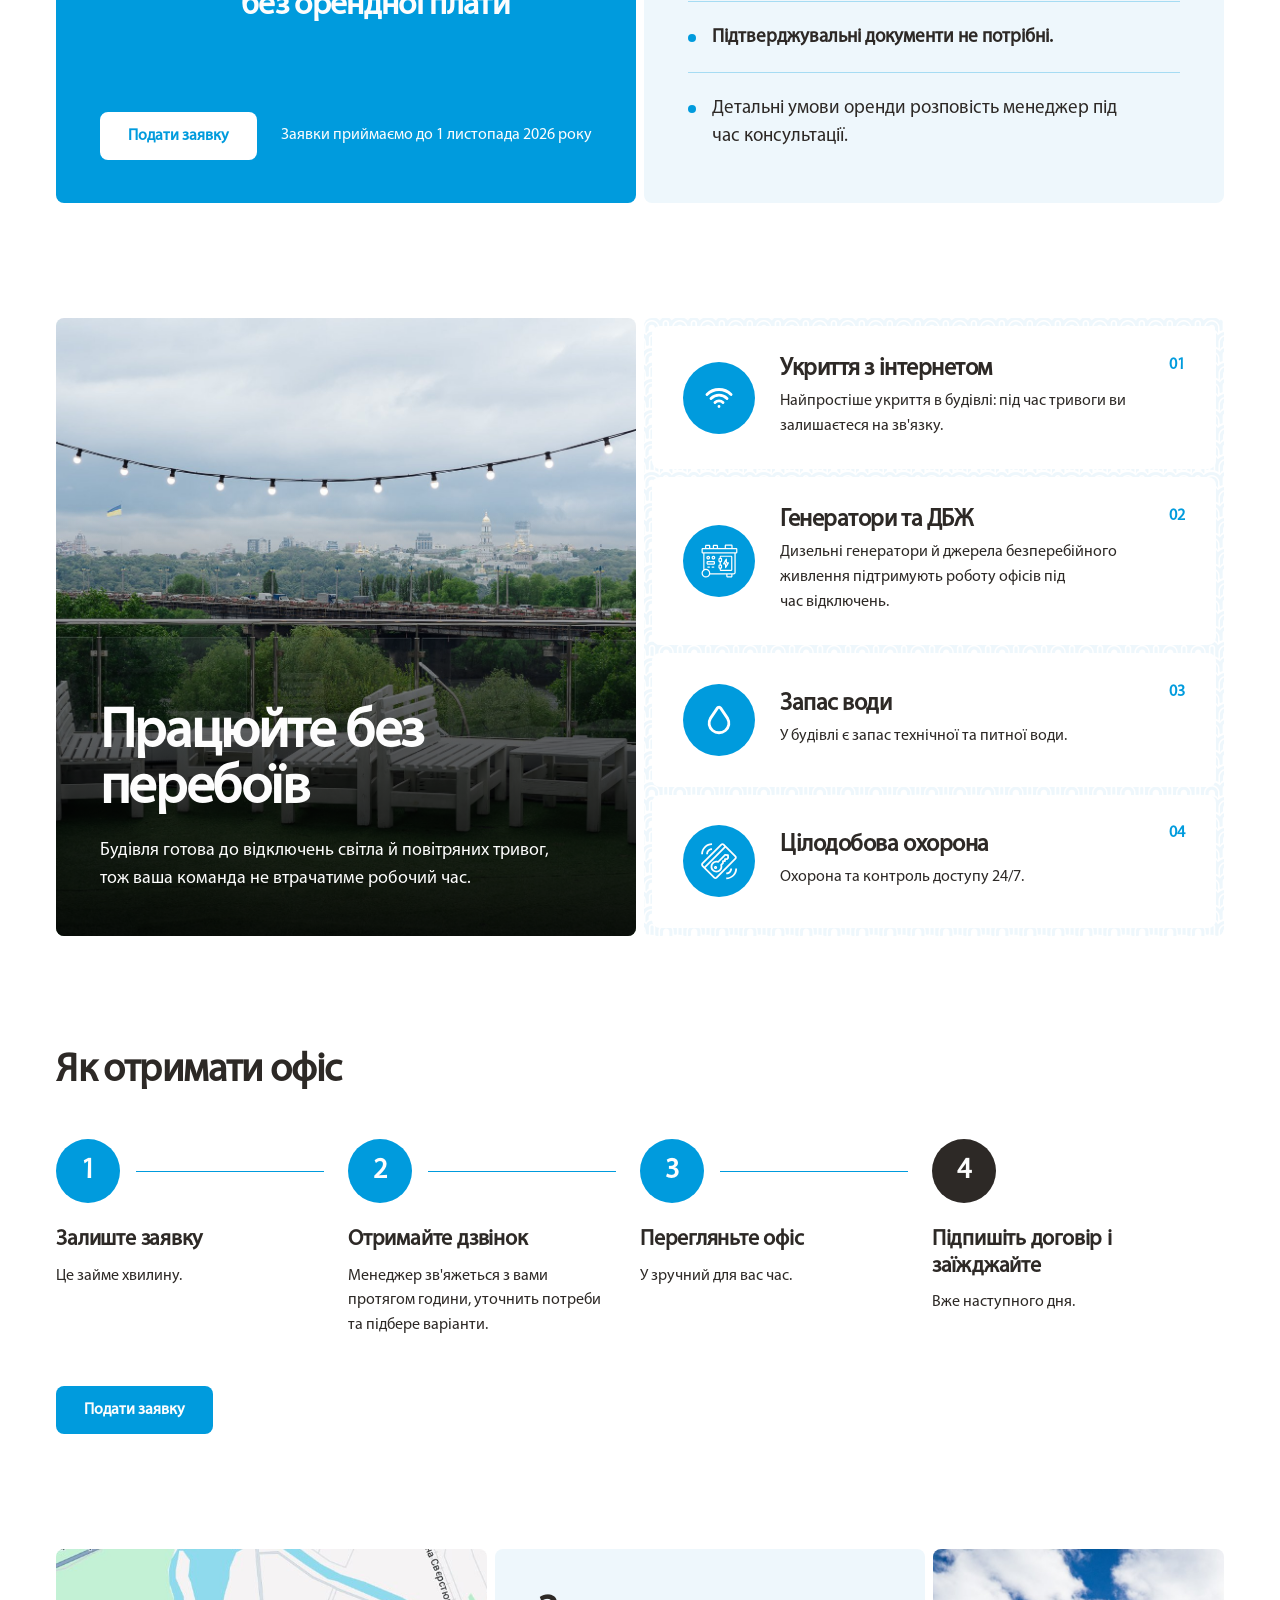
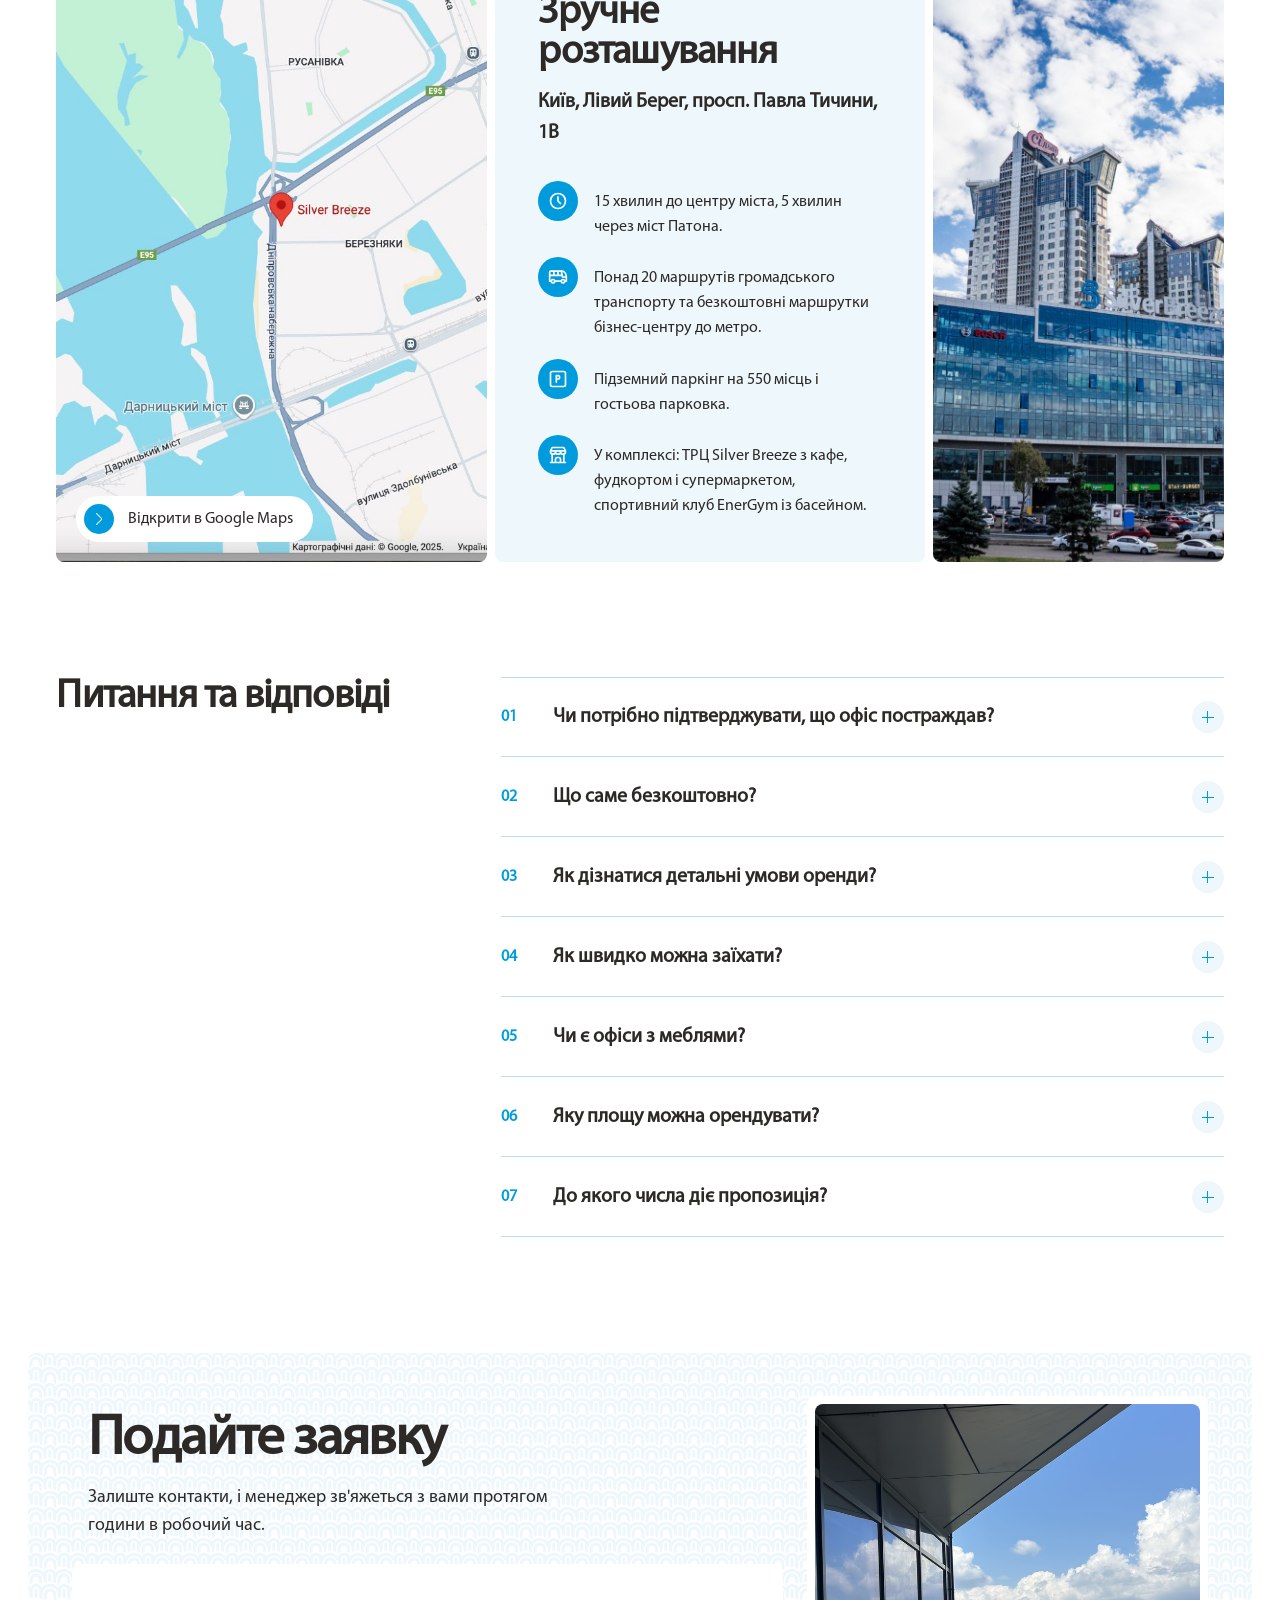
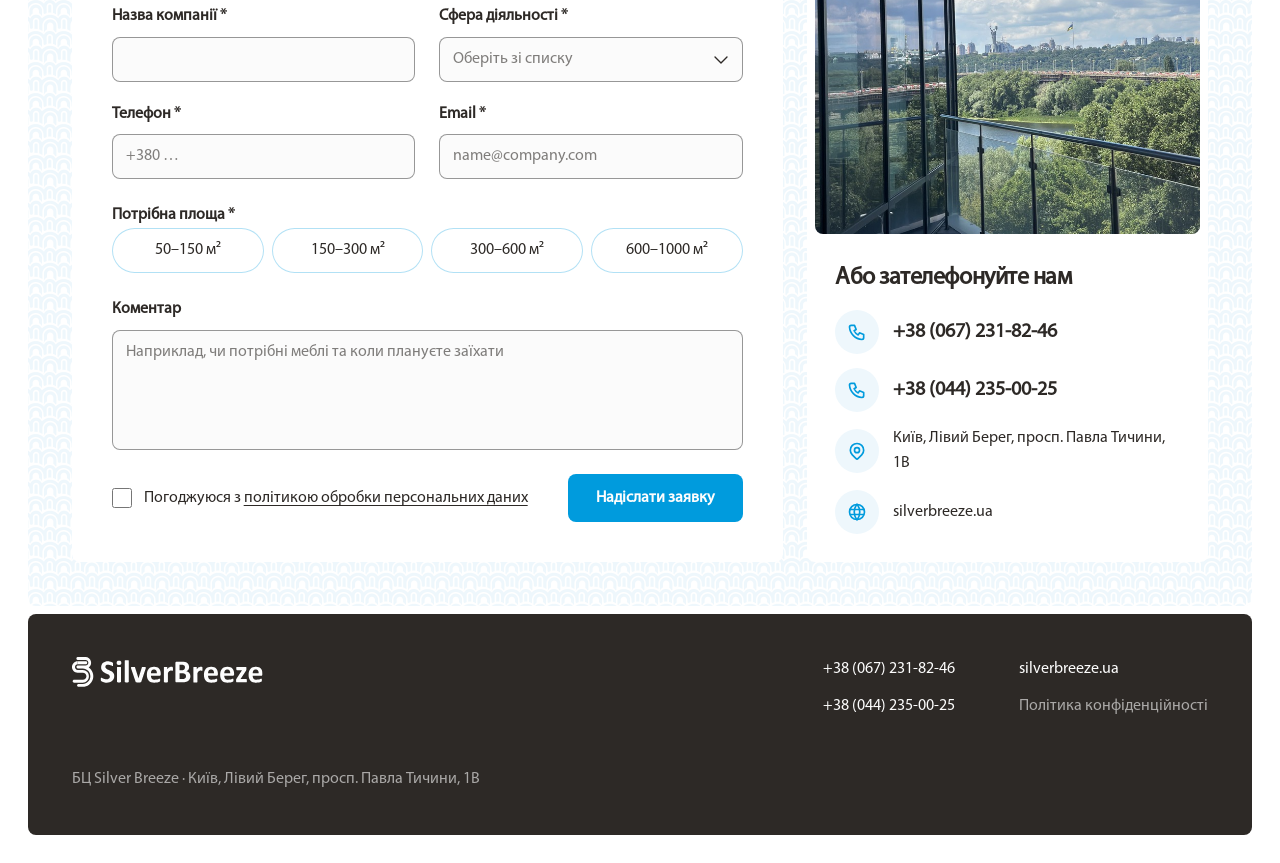
==== commit 45499fcd: "Update hero section heading to reflect branding as BC Silver Breeze" ====
--- a/index.html
+++ b/index.html
@@ -59,7 +59,7 @@
           >
           <h1>
             Ваш офіс зруйновано? Безкоштовний робочий простір на 2 місяці від
-            Silver Breeze
+            БЦ Silver Breeze
           </h1>
           <p class="hero__lead">
             Облаштовані офіси від 50 до 1000 м² на Дніпровській набережній.
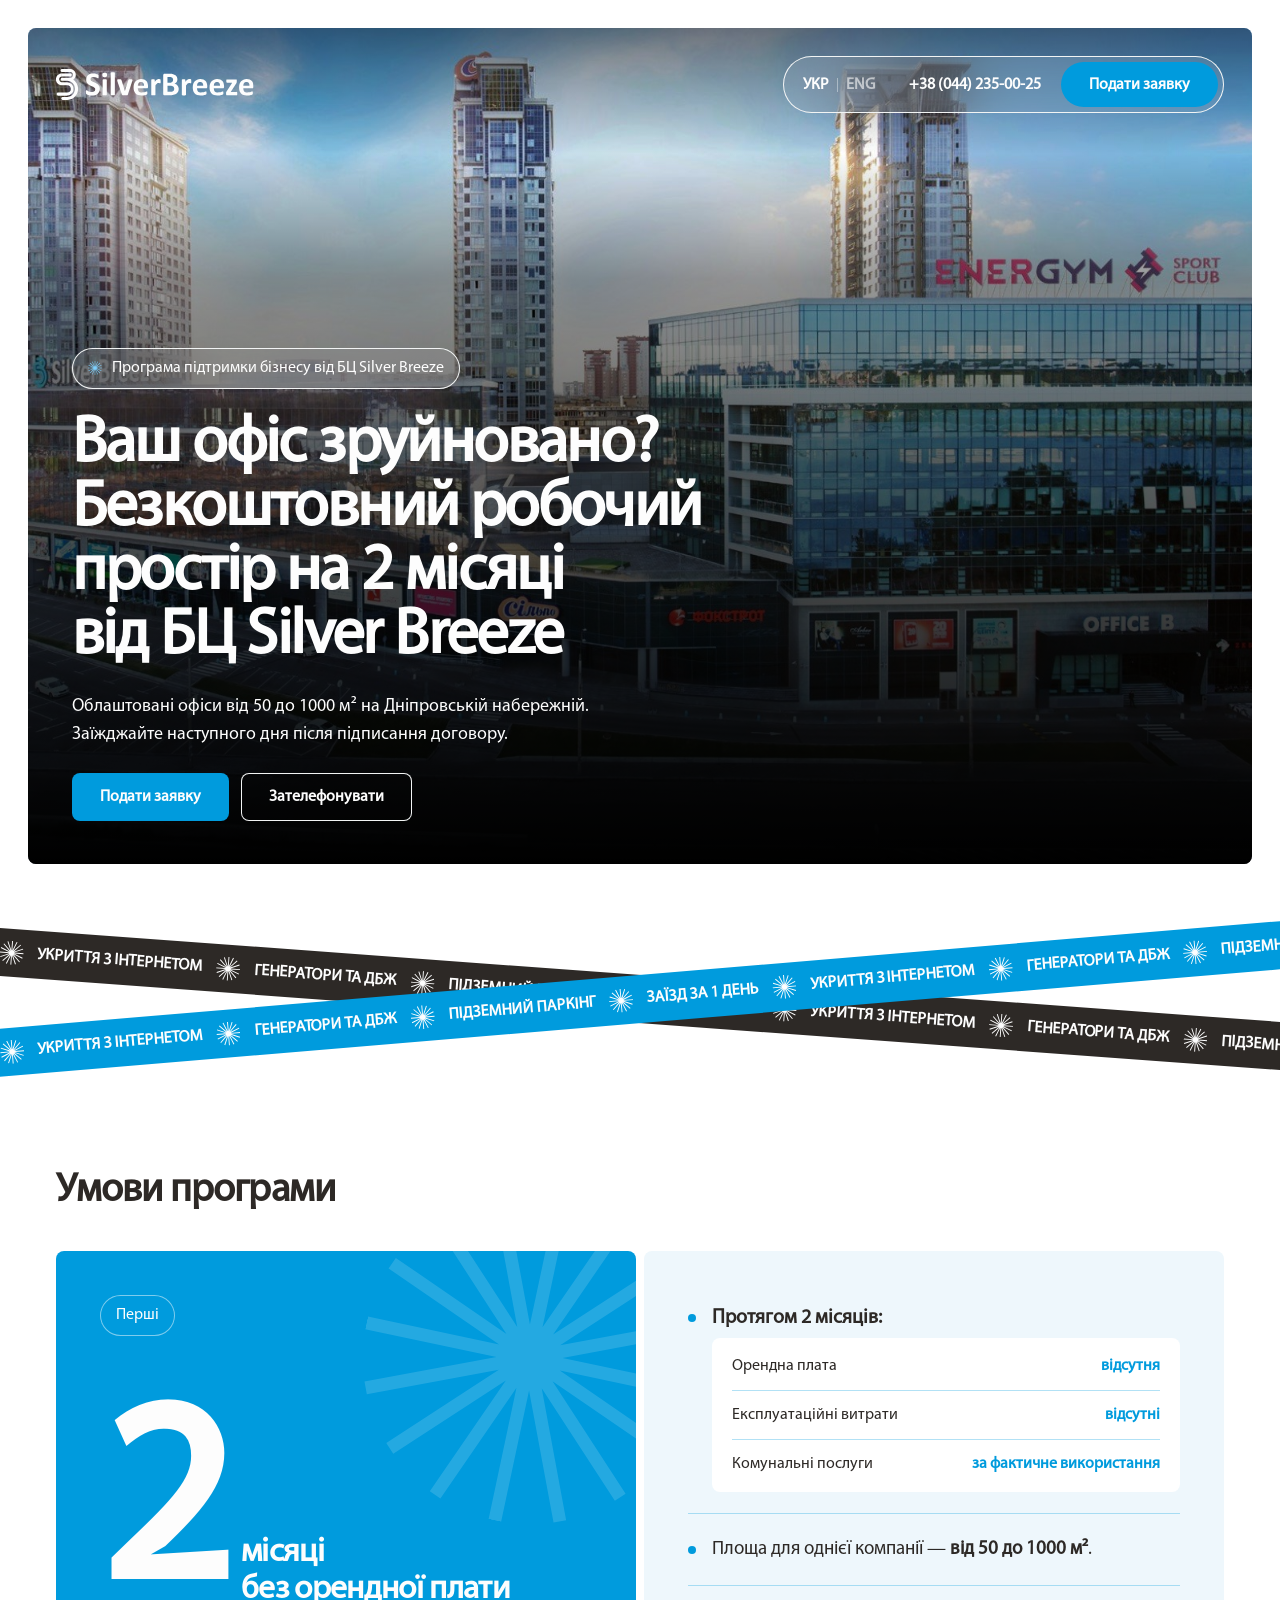
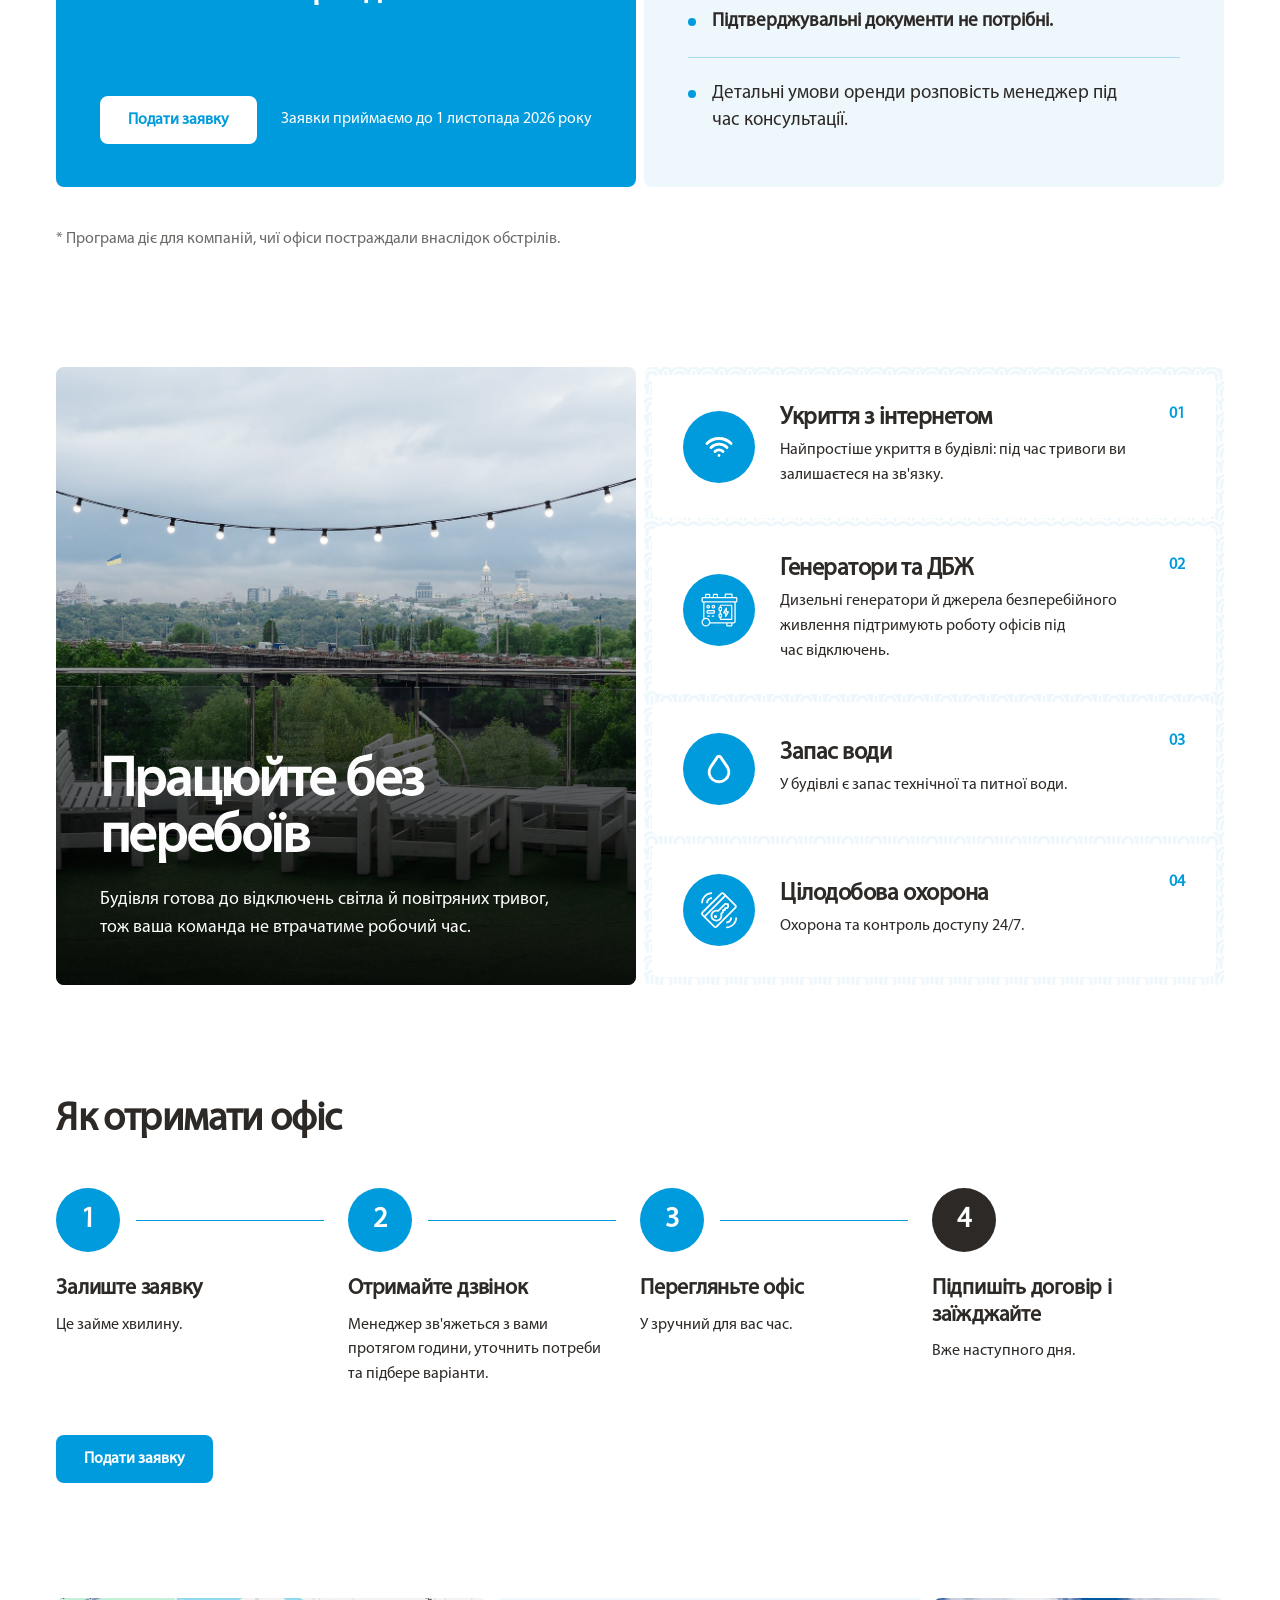
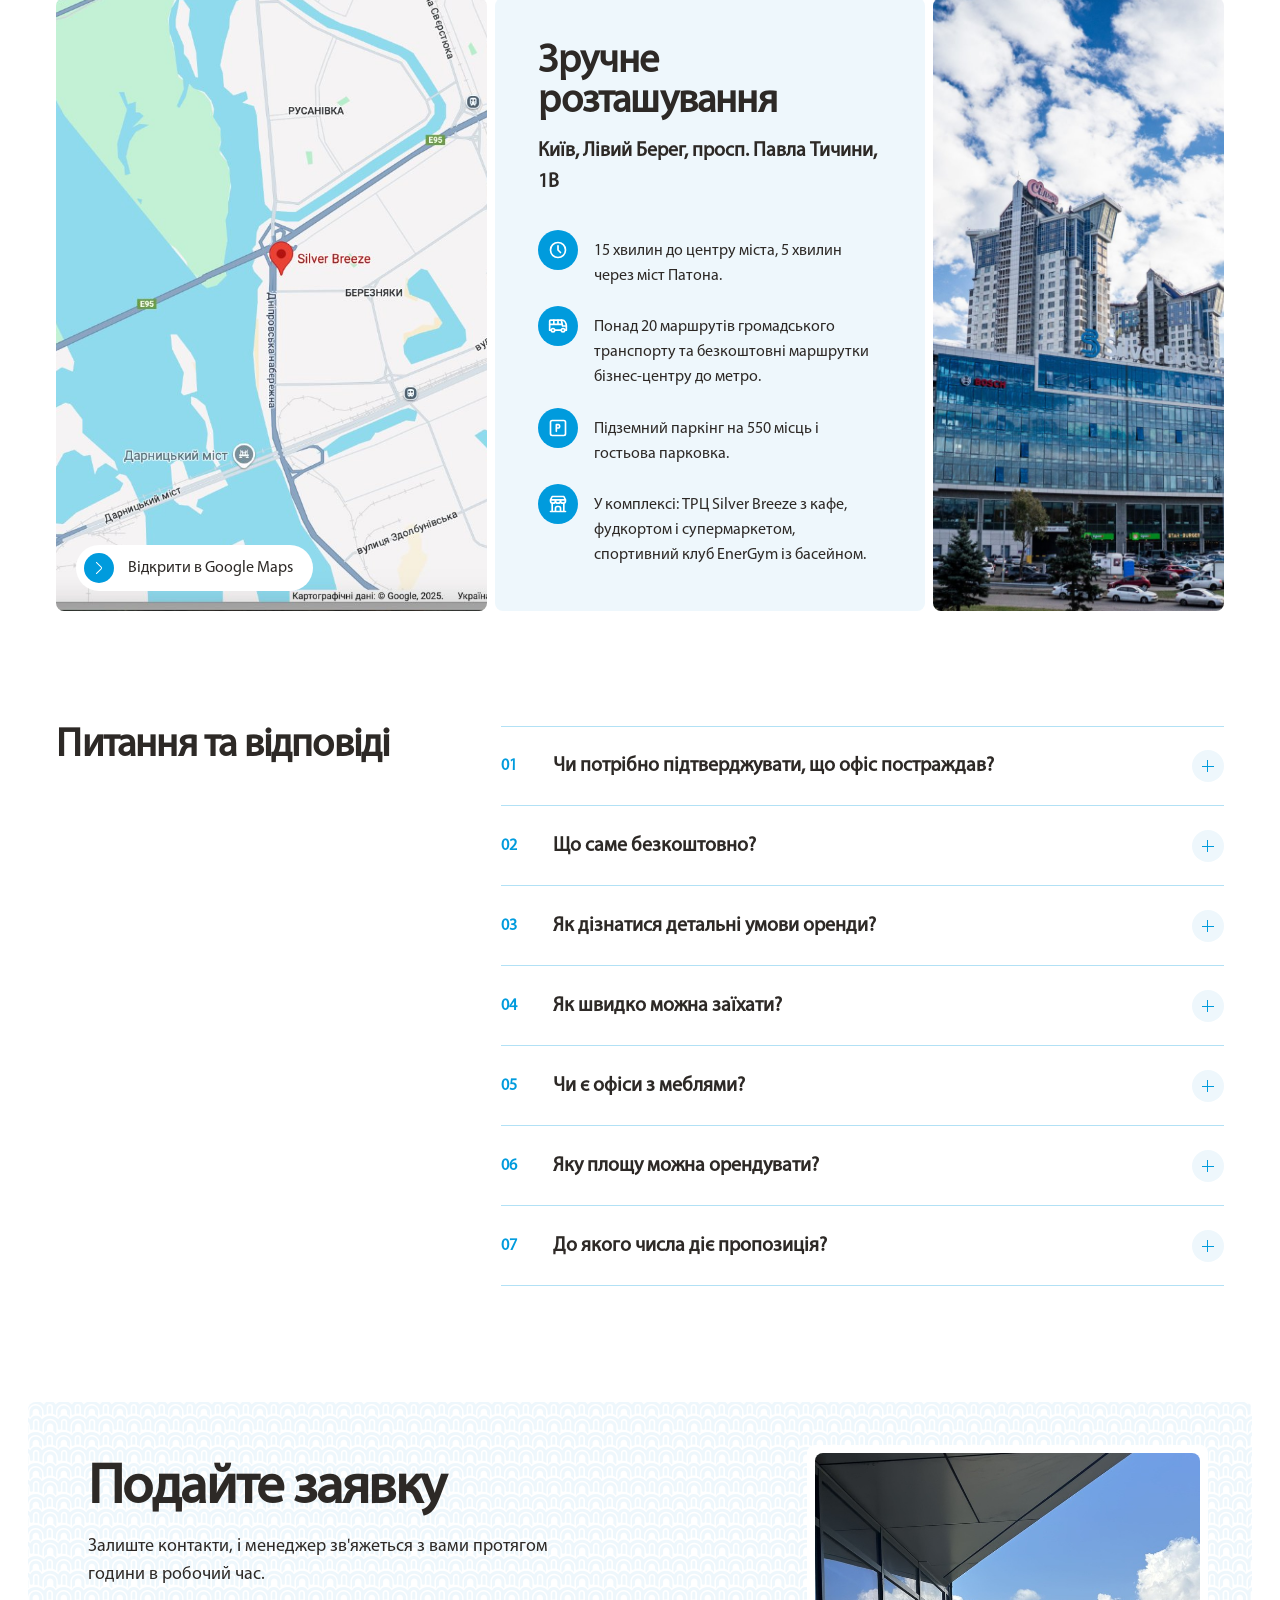
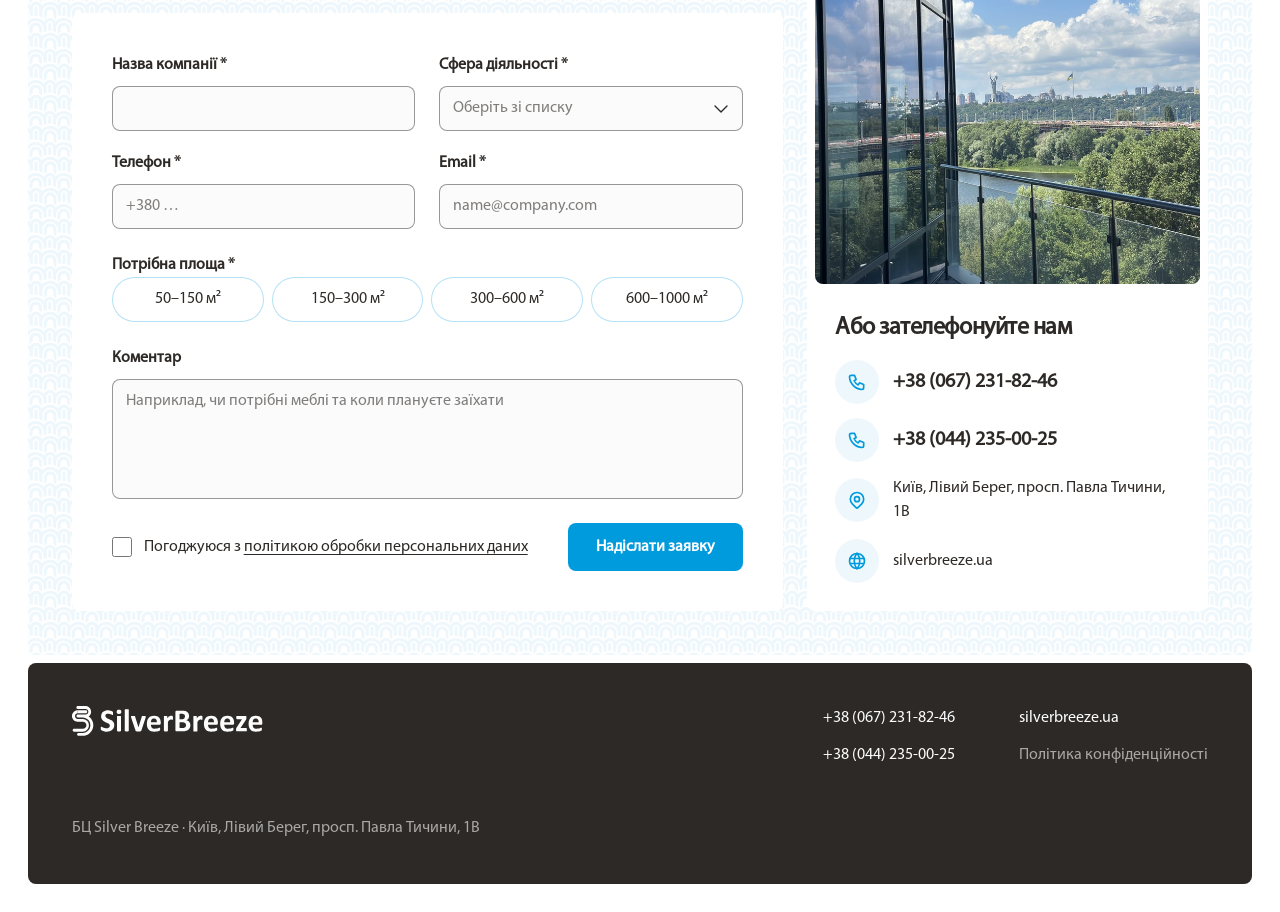
==== commit 472c74d8: "Update program terms section to enhance clarity and add styling for notes" ====
--- a/index.html
+++ b/index.html
@@ -109,10 +109,6 @@
       <section id="conditions" class="section" data-reveal>
         <div class="section__head">
           <h2 class="section__title">Умови програми</h2>
-          <p class="section__lead">
-            Програма діє для компаній, чиї офіси постраждали внаслідок
-            обстрілів.
-          </p>
         </div>
         <div class="conditions__grid">
           <div class="offer">
@@ -166,6 +162,7 @@
             </li>
           </ul>
         </div>
+        <p class="section__note">* Програма діє для компаній, чиї офіси постраждали внаслідок обстрілів.</p>
       </section>
 
       <!-- 05 Робота без перебоїв -->
--- a/styles/conditions.css
+++ b/styles/conditions.css
@@ -134,3 +134,11 @@
   font: var(--type-body-strong);
   color: var(--sb-blue);
 }
+
+.section__note {
+  margin: 0;
+  max-width: 600px;
+  font: 400 var(--fs-body) / var(--lh-body) var(--font-sans);
+  color: var(--text-muted);
+  text-wrap: pretty;
+}
